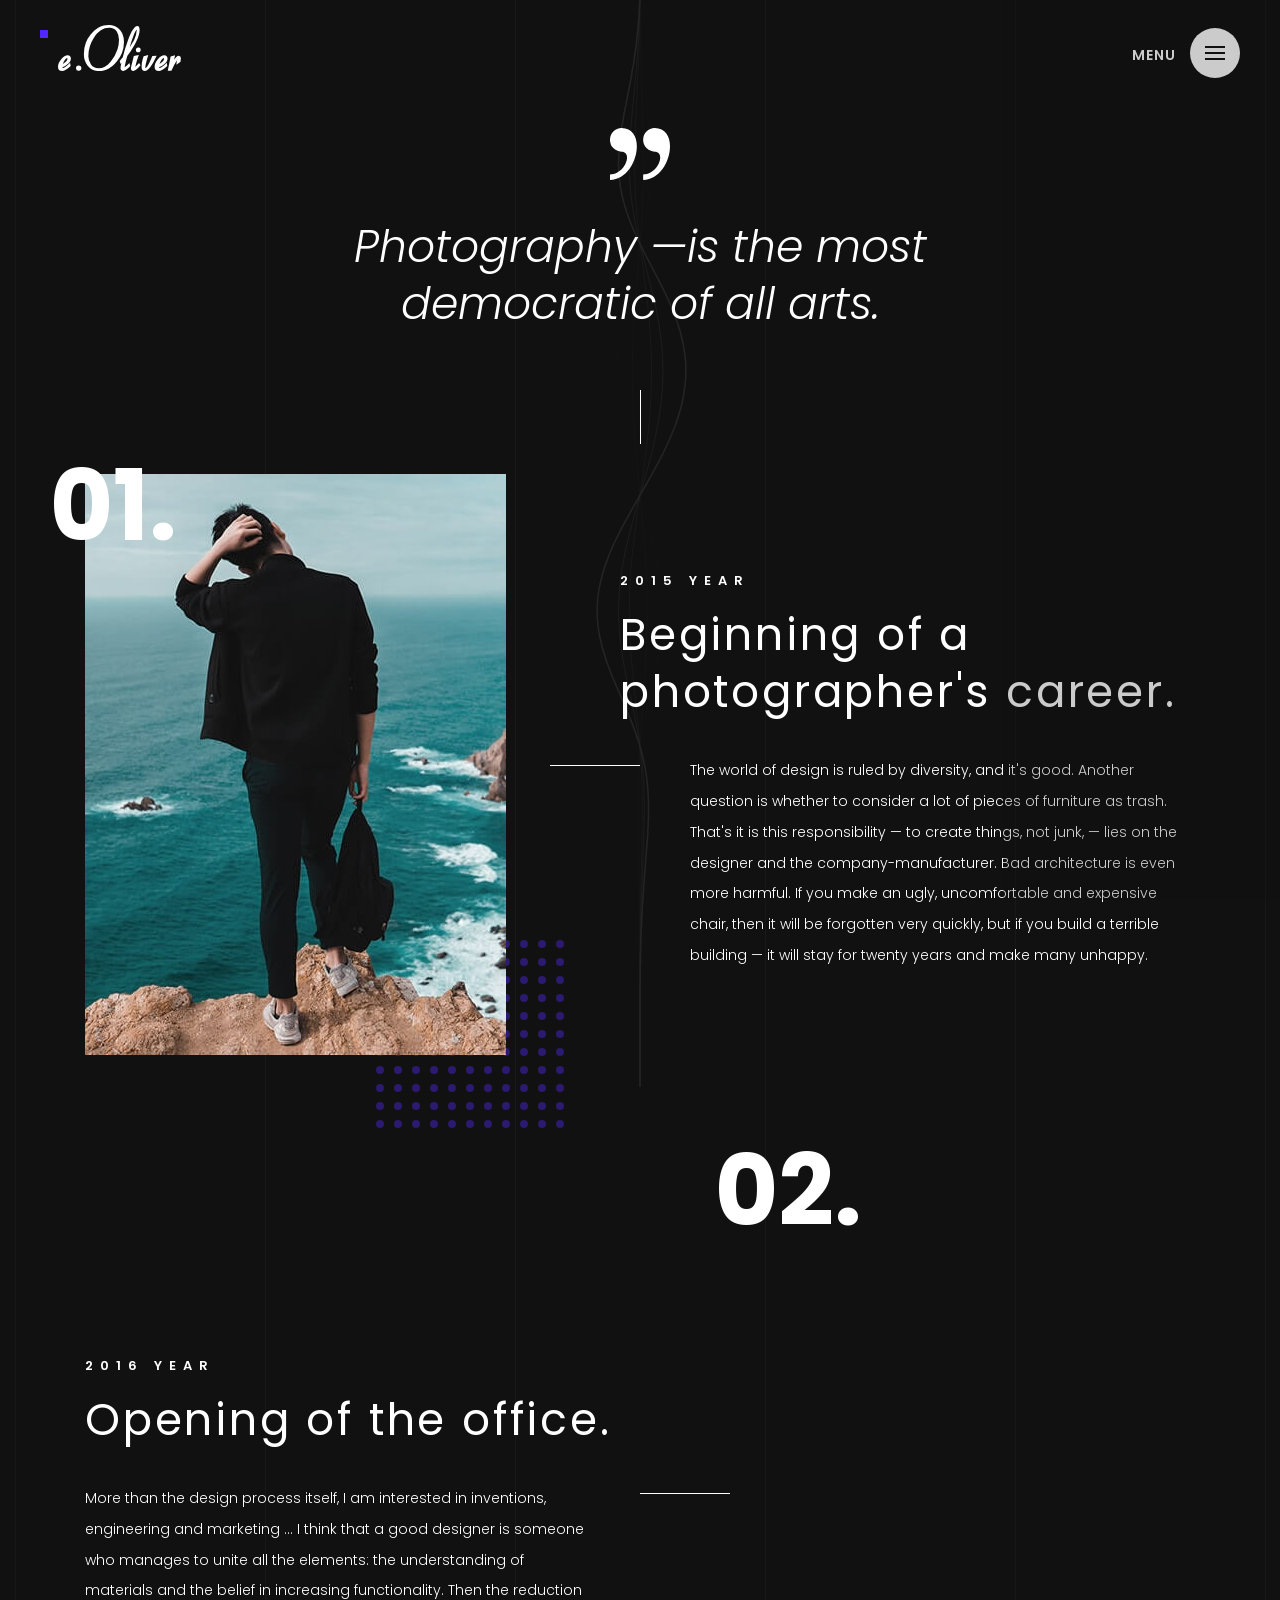
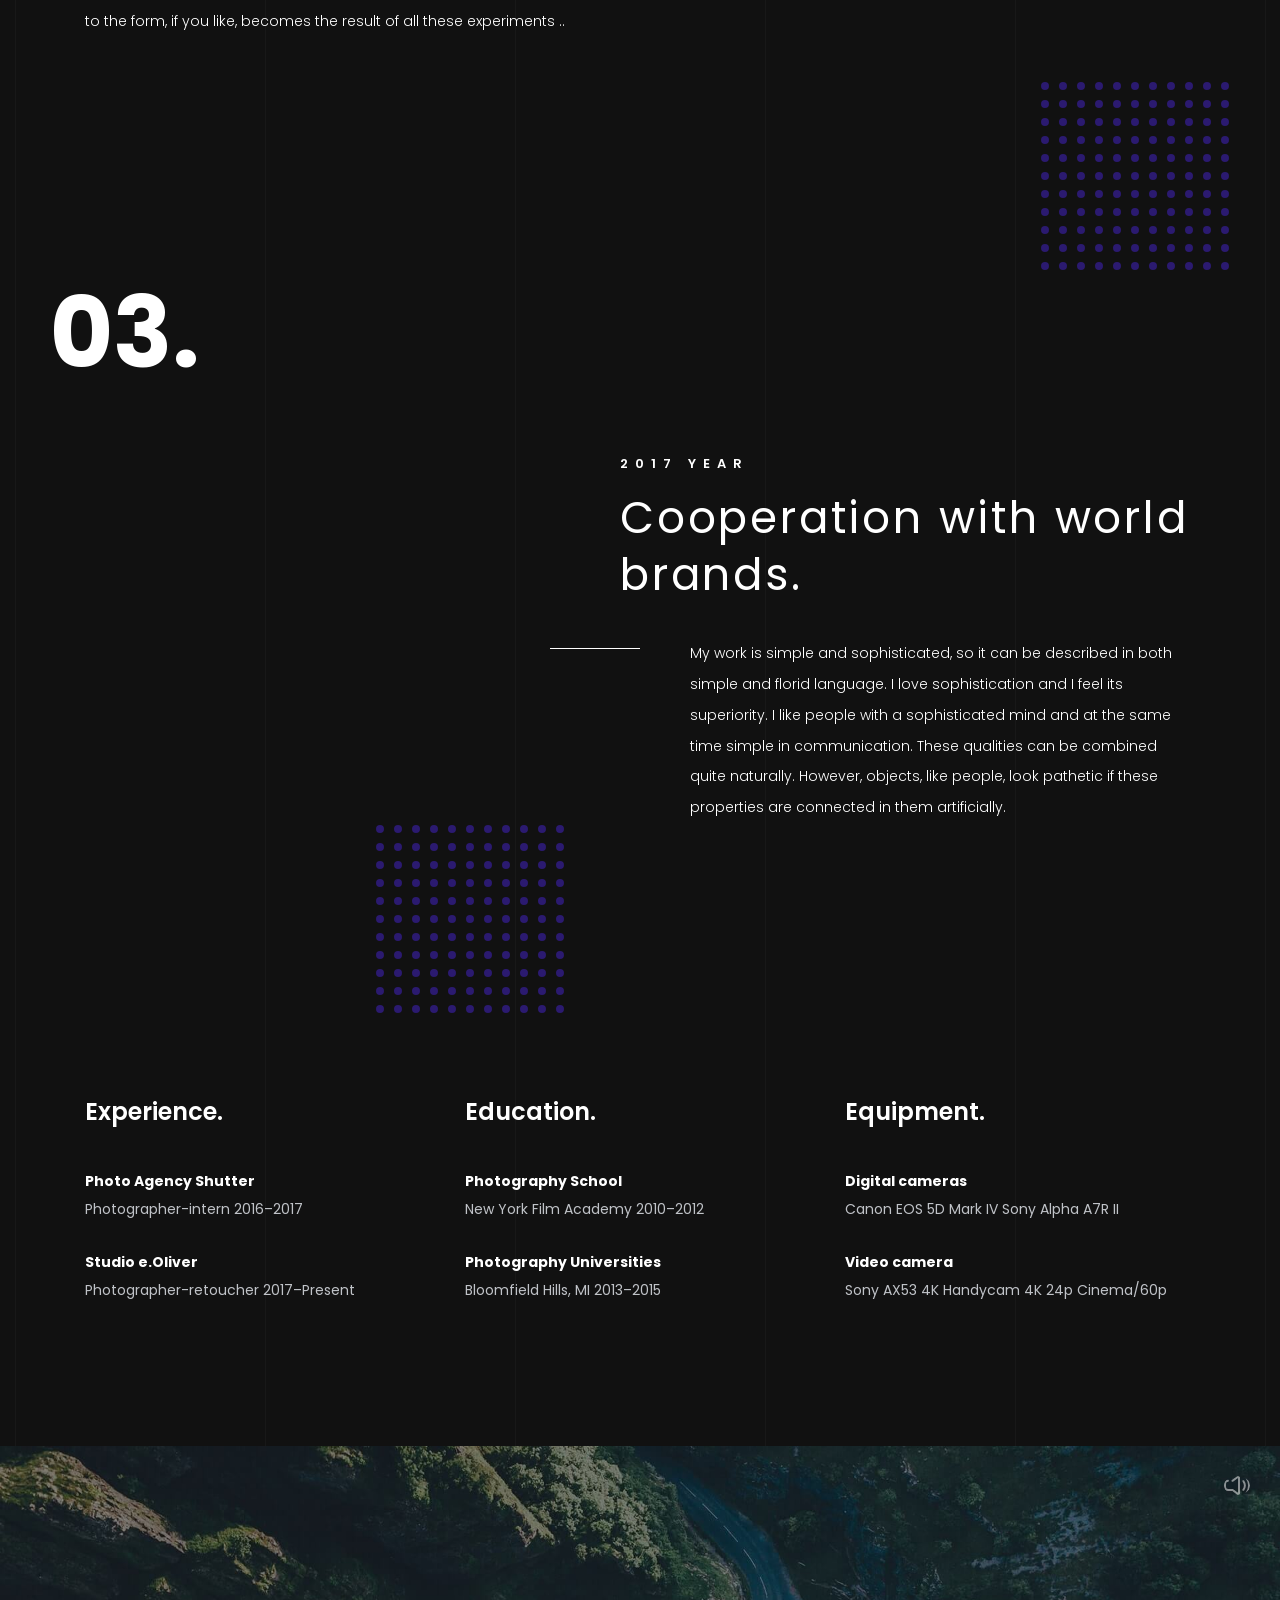
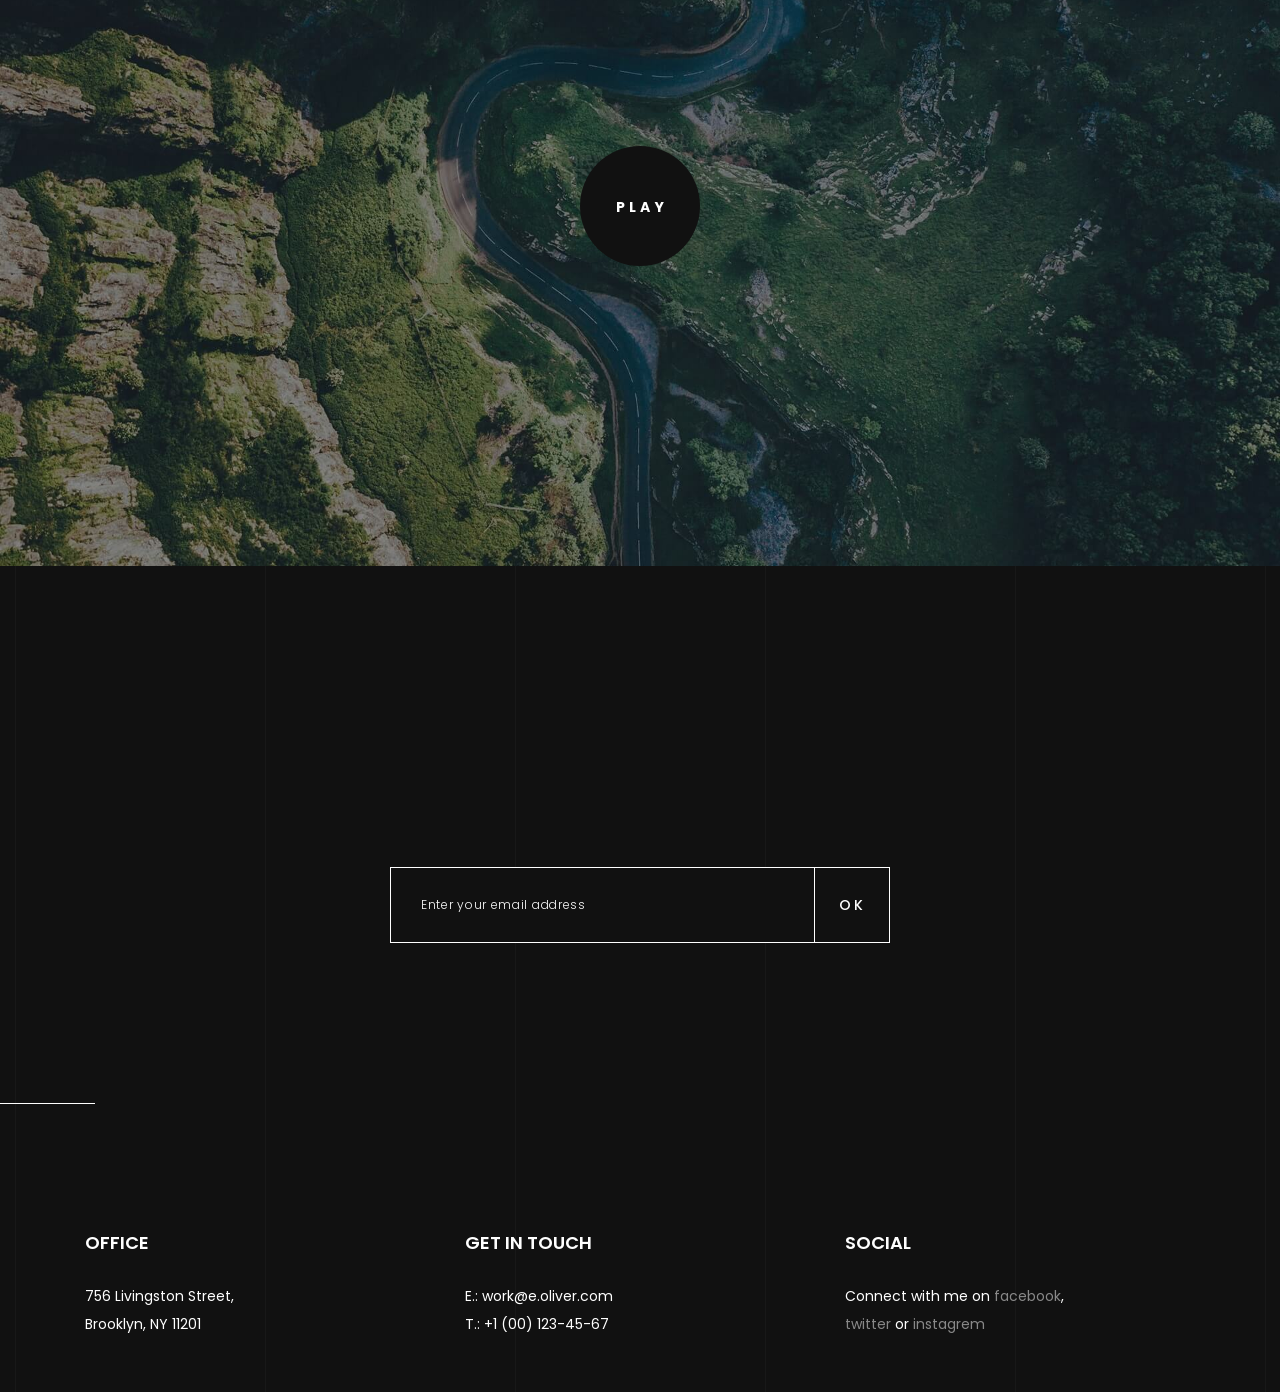
==== about.html @ 9865dab1 "new" ====
<!DOCTYPE html>
<html lang="en">


<!-- Mirrored from netgon.net/artstyles/oliver/new/dark/about.html by HTTrack Website Copier/3.x [XR&CO'2014], Wed, 23 Sep 2026 03:16:01 GMT -->
<head>
    <meta charset="utf-8" />
    <title>Oliver – Photography & Personal Blog — About Us</title>

	<!-- Meta Data -->
	<meta http-equiv="X-UA-Compatible" content="IE=edge">
	<meta name="viewport" content="width=device-width, initial-scale=1">
    <meta name="author" content="ArtStyles Brand (ArtTemplate, ArtIcons)" />
    <meta name="keywords" content="" />
    <meta name="description" content="" />

	<!-- Favicons -->
	<link rel="apple-touch-icon" sizes="144x144" href="images/favicons/apple-touch-icon-144x144.png">
	<link rel="apple-touch-icon" sizes="114x114" href="images/favicons/apple-touch-icon-114x114.png">
	<link rel="apple-touch-icon" sizes="72x72" href="images/favicons/apple-touch-icon-72x72.png">
	<link rel="apple-touch-icon" sizes="57x57" href="images/favicons/apple-touch-icon-57x57.png">
	<link rel="shortcut icon" href="images/favicons/favicon.png" type="image/png">

    <!-- Styles -->
	<link rel="stylesheet" type="text/css" href="style/style.css"/>

	<!-- Modernizr -->
	<script src="js/modernizr.custom.js" type="text/javascript"></script>
	
</head>
<body>
    <div class="loading animated">
	    <div class="loading-wrap animated bounceInLeft">
		    <img class="logotype animated infinite bounceIn" src="images/logotype.svg" alt="e.Oliver">
	    </div>
	</div>
	
    <!-- Header -->
	<nav class="navbar animated slideInDown">
        <div class="navbar-left">
            <a href="index.html">
                <img class="logotype" src="images/logotype.svg" alt="e.Oliver">
			</a>
        </div>
		<div id="open-overlay-nav" class="hamburger">
            <span class="hamburger__line"></span>
            <span class="hamburger__line"></span>
            <span class="hamburger__line"></span>
			<span class="hamburger__text">Menu</span>
        </div>
	</nav>
	<!-- /Header -->

	<!-- History -->
	<section class="section section-history section_no-space-bottom section_first">
    	<div class="container">
            <div class="row justify-content-center">
			    <div class="col-12 col-lg-9 section__header-wrap section__quote">
				    <h2 class="title title__h2 title_center title_light title_vertical-line-bottom">
					    Photography —is the most democratic of all arts.
					</h2>
				</div>
			</div>
		</div>

	    <div class="container">
		    <!-- Item -->
            <div class="row row-flex os">
			    <div class="col-sm-auto col-lg-5">
				    <div class="block-image">
					    <span class="block-image__number" data-top-bottom="transform:translate3d(0,50px,0)" data-bottom-top="transform:translate3d(0,0px,0)">01.</span>
                        <div class="reveal"><img src="img/image_history_01.jpg" alt="2015 Year"></div>
                    </div>
				</div>
			    <div class="col-12 col-lg-7">
				    <div class="col-about__describe col-about__describe_right">
				        <h6 class="title__h6 title__overhead">2015 year</h6>
				        <h2 class="title title__h2 title__section title_normal">Beginning of a photographer's career.</h2>
				        <p class="block-description">The world of design is ruled by diversity, and it's good. Another question is whether to consider a lot of pieces of furniture as trash. That's it is this responsibility — to create things, not junk, — lies on the designer and the company-manufacturer. Bad architecture is even more harmful.
                        If you make an ugly, uncomfortable and expensive chair, then it will be forgotten very quickly, but if you build a terrible building — it will stay for twenty years and make many unhappy.</p>
				    </div>
				</div>
			</div>
			<!-- /Item -->
			
			<!-- Item -->
            <div class="row row-flex os">
			    <div class="col-12 col-lg-7 order-2 order-lg-1">
				    <div class="col-about__describe col-about__describe_left">
				        <h6 class="title__h6 title__overhead">2016 year</h6>
				        <h2 class="title title__h2 title__section title_normal">Opening of the office.</h2>
				        <p class="block-description">More than the design process itself, I am interested in inventions, engineering and marketing ... I think that a good designer is someone who manages to unite all the elements: the understanding of materials and the belief in increasing functionality. Then the reduction to the form, if you like, becomes the result of all these experiments ..</p>
				    </div>
				</div>
			    <div class="col-sm-auto col-lg-5 order-1 order-lg-2">
				    <div class="block-image _right">
					    <span class="block-image__number" data-top-bottom="transform:translate3d(0,50px,0)" data-bottom-top="transform:translate3d(0,0px,0)">02.</span>
                        <div class="reveal"><img src="img/image_history_02.jpg" alt="2016 Year"></div>
                    </div>
				</div>
			</div>
			<!-- /Item -->
			
			<!-- Item -->
            <div class="row row-flex os">
			    <div class="col-sm-auto col-lg-5">
				    <div class="block-image">
					    <span class="block-image__number" data-top-bottom="transform:translate3d(0,50px,0)" data-bottom-top="transform:translate3d(0,0px,0)">03.</span>
                        <div class="reveal"><img src="img/image_history_03.jpg" alt="2017 Year"></div>
                    </div>
				</div>
			    <div class="col-12 col-lg-7">
				    <div class="col-about__describe col-about__describe_right">
				        <h6 class="title__h6 title__overhead">2017 year</h6>
				        <h2 class="title title__h2 title__section title_normal">Cooperation with world brands.</h2>
				        <p class="block-description">My work is simple and sophisticated, so it can be described in both simple and florid language. I love sophistication and I feel its superiority. I like people with a sophisticated mind and at the same time simple in communication. These qualities can be combined quite naturally. However, objects, like people, look pathetic if these properties are connected in them artificially.</p>
				    </div>
				</div>
			</div>
			<!-- /Item -->
		</div>
	</section>
    <!-- /History -->

	<!-- Information -->
	<section class="section section_no-space-top">
        <div class="container">
		    <div class="row os">
			    <div class="col-md-6 col-lg-4">
					<h3 class="title title__h5 title_list">Experience.</h3>
				    <ul class="list-info list-unstyled">
					    <li><strong>Photo Agency Shutter</strong></li>
						<li>Photographer-intern 2016–2017</li>
				    </ul>
				    <ul class="list-info list-unstyled">
					    <li><strong>Studio e.Oliver</strong></li>
						<li>Photographer-retoucher 2017–Present</li>
				    </ul>
				</div>
			    <div class="col-md-6 col-lg-4">
					<h3 class="title title__h5 title_list">Education.</h3>
				    <ul class="list-info list-unstyled">
					    <li><strong>Photography School</strong></li>
						<li>New York Film Academy 2010–2012</li>
				    </ul>
				    <ul class="list-info list-unstyled">
					    <li><strong>Photography Universities</strong></li>
						<li>Bloomfield Hills, MI 2013–2015</li>
				    </ul>
				</div>
			    <div class="col-md-6 col-lg-4">
					<h3 class="title title__h5 title_list">Equipment.</h3>
				    <ul class="list-info list-unstyled">
					    <li><strong>Digital cameras</strong></li>
						<li>Canon EOS 5D Mark IV Sony Alpha A7R II</li>
				    </ul>
				    <ul class="list-info list-unstyled">
					    <li><strong>Video camera</strong></li>
						<li>Sony AX53 4K Handycam 4K 24p Cinema/60p</li>
				    </ul>
				</div>
			</div>
		</div>
	</section>
    <!-- /Information -->

	<!-- Video -->
	<section class="section section-video">
        <video class="video-hero" controls poster="img/video-cover.jpg">
            <source src="img/video.mp4" type="video/mp4">
        </video>
        <div class="video-controls">
            <button data-media="play-pause"></button>
            <button data-media="mute-unmute"></button>
        </div>

	</section>
    <!-- /Video -->
	
	<!-- Newsletter -->
	<section class="section section-newsletter">
	    <div class="container">
		    <div class="row justify-content-center">
			    <div class="col-12 col-lg-9 section__header-wrap">
			      <h2 class="title title__h2 title_center title_normal"><span class="reveal reveal_gray">Sign up for our newsletter to receive special offers.</span></h2>
				</div>
			</div>
			
			<div class="form-group">
				<form class="subscribe-form" data-toggle="validator">
				    <div class="subscribe-form__inner">
					    <input type="email" class="form-control _big email_valid" placeholder="Enter your email address" required data-error="Please, enter your email.">
					    <button type="submit" class="btn-subscribe">OK</button>
					</div>
					<div id="validator-subscribe" class="hidden"></div>
				</form>
			</div>
		</div>	
	</section>
	<!-- /Newsletter -->
	
	<footer class="footer">
	    <div class="container">
		    <div class="row">
			    <div class="col-md-6 col-lg-4">
				    <h5 class="title title__h6 text_uppercase">Office</h5>
				    <ul class="footer__contacts list-unstyled">
					    <li>756 Livingston Street,<br/>Brooklyn, NY 11201</li>
				    </ul>
				</div>
			    <div class="col-md-6 col-lg-4">
				    <h5 class="title title__h6 text_uppercase">Get in touch</h5>
				    <ul class="footer__contacts list-unstyled">
					    <li>E.: work@e.oliver.com</li>
                        <li>T.: +1 (00) 123-45-67</li>
				    </ul>
				</div>
			    <div class="col-md-6 col-lg-4">
				    <h5 class="title title__h6 text_uppercase">Social</h5>
				    <ul class="footer__contacts list-unstyled">
					    <li>Connect with me on <a class="link_decoration" href="#">facebook</a>,<br/><a class="link_decoration" href="#">twitter</a> or <a class="link_decoration" href="#">instagrem</a></li>
				    </ul>
				</div>
			</div>
		</div>
	</footer>

	<div id="wave"></div>

	<!-- Overlay Menu -->
	<div class="popup popup__menu">
	    <div class="popup-inner">
            <div class="dl-menu__wrap dl-menuwrapper">
                <ul class="dl-menu dl-menuopen">
					<li>
					    <a href="#">Home <i class="fa fa-angle-down" aria-hidden="true"></i></a>
					    <ul class="dl-submenu">
						    <li><a href="index.html">Homepage v1</a></li>
						    <li><a href="index_onescreen.html">Homepage v2</a></li>
					    </ul>
				    </li>
				    <li><a href="about.html">About Me</a></li>
					<li>
					    <a href="#">Works <i class="fa fa-angle-down" aria-hidden="true"></i></a>
					    <ul class="dl-submenu">
						    <li><a href="gallery.html">Gallery Fixed</a></li>
						    <li><a href="gallery_fully.html">Gallery Fully</a></li>
					    </ul>
				    </li>
					<li>
					    <a href="#">Journal <i class="fa fa-angle-down" aria-hidden="true"></i></a>
					    <ul class="dl-submenu">
						    <li><a href="blog.html">Journal</a></li>
						    <li><a href="blog_single_image.html">Single Image</a></li>
						    <li><a href="blog_single_video.html">Single Video</a></li>
					    </ul>
				    </li>
				    <li><a href="contact.html">Contact</a></li>
				    <li>
					    <a href="#">More <i class="fa fa-angle-down" aria-hidden="true"></i></a>
					    <ul class="dl-submenu">
						    <li><a href="about_onescreen.html">About Onescreen</a></li>
							<li><a href="coming_soon.html">Coming Soon</a></li>
						    <li><a href="page_error.html">Page Error</a></li>
							<li><a href="page_error_v2.html">Page Error v2</a></li>
						    <li><a href="nav_v2.html">Menu v2</a></li>
					    </ul>
				    </li>
			    </ul>
		    </div>
	    </div>
	</div>
	<!-- /Overlay Menu -->
	
	<!-- JavaScripts -->
	<script src="js/jquery-3.1.1.min.js" type="text/javascript"></script>
	<script src="js/plugins.js" type="text/javascript"></script>
	<script src="js/siriwave.js" type="text/javascript"></script>
	<script src="js/common.js" type="text/javascript"></script>

</body>

<!-- Mirrored from netgon.net/artstyles/oliver/new/dark/about.html by HTTrack Website Copier/3.x [XR&CO'2014], Wed, 23 Sep 2026 03:16:12 GMT -->
</html>
---- style/style.css ----
@import url(bootstrap.min.css);
@import url(swiper.min.css);
@import url(animate.css);
@import url(photoswipe.min.css);
@import url("https://fonts.googleapis.com/css?family=Poppins:300,300i,400,400i,500,500i,600,600i,700,700i");
@import url(../fonts/font-awesome-4.7.0/css/font-awesome.min.css);
/* -----------------------------------------------------------------
    - General Styles
----------------------------------------------------------------- */
html {
  scroll-behavior: smooth;
  -webkit-box-sizing: border-box;
  box-sizing: border-box;
}

body, html {
  font-size: 14px;
  -webkit-text-size-adjust: 100%;
}

body {
  background-image: url(../images/line-maker.svg);
  background-repeat: repeat;
  background-position: center center;
  background-color: #111111;
  color: #fff;
  font-family: "Poppins", sans-serif;
  font-weight: 400;
  line-height: 2;
  overflow-x: hidden;
  -ms-overflow-style: scrollbar;
  -webkit-font-smoothing: antialiased;
}
@media only screen and (max-width: 580px) {
  body {
    background-image: none;
  }
}

/* Input */
input[type='text'], input[type='email'], input[type='password'], input[type='datetime'], input[type='date'], input[type='month'], input[type='time'], input[type='week'], input[type='search'], input[type='tel'], textarea,
textarea.form-control {
  background-color: #111111;
  border: 1px solid #fff;
  border-radius: 0;
  box-shadow: none;
  color: #fff;
  font-weight: 300;
  height: 66px;
  letter-spacing: .05rem;
  padding-left: 30px;
  padding-right: 30px;
  position: relative;
  z-index: 2;
  -webkit-appearance: none;
  -moz-appearance: none;
  appearance: none;
}
@media only screen and (max-width: 580px) {
  input[type='text'], input[type='email'], input[type='password'], input[type='datetime'], input[type='date'], input[type='month'], input[type='time'], input[type='week'], input[type='search'], input[type='tel'], textarea,
  textarea.form-control {
    font-size: .86rem;
    height: 46px;
    padding-left: 15px;
    padding-right: 15px;
  }
}

input[type='text']:focus, input[type='email']:focus, input[type='password']:focus, input[type='datetime']:focus, input[type='date']:focus, input[type='month']:focus, input[type='time']:focus, input[type='week']:focus, input[type='search']:focus, input[type='tel']:focus, textarea:focus,
textarea.form-control:focus {
  background-color: #111111;
  border-color: #fff;
  box-shadow: none;
  color: #fff;
  outline: none;
}

input._big {
  font-size: .86rem;
  height: 76px;
}
@media only screen and (max-width: 580px) {
  input._big {
    height: 46px;
  }
}

textarea,
textarea.form-control {
  padding-top: 30px;
  padding-bottom: 30px;
  -ms-overflow-y: hidden !important;
  resize: none;
}
@media only screen and (max-width: 580px) {
  textarea,
  textarea.form-control {
    padding-top: 15px;
    padding-bottom: 15px;
  }
}

.form-group {
  margin-bottom: 40px;
  position: relative;
}
@media only screen and (max-width: 580px) {
  .form-group {
    margin-bottom: 20px;
  }
}

.has-danger .form-control {
  border-color: #5328fe;
  box-shadow: none;
}
.has-danger .form-control:focus {
  border-color: #5328fe;
  box-shadow: none;
}
.has-danger .subscribe-form__inner .btn-subscribe {
  border-left: 1px solid #5328fe;
}

#validator-subscribe,
.validation-success,
.validation-danger {
  font-size: .86rem;
  letter-spacing: .2rem;
  padding-top: 15px;
  text-align: center;
}
@media only screen and (max-width: 580px) {
  #validator-subscribe,
  .validation-success,
  .validation-danger {
    padding-top: 10px;
  }
}

.validation-success {
  color: #fff;
}

.validation-danger {
  color: #fff;
}

::placeholder,
.form-control::placeholder {
  color: #fff;
  transition: all 0.3s cubic-bezier(0.7, 0, 0.3, 1);
}

:-ms-input-placeholder,
.form-control:-ms-input-placeholder {
  color: #fff;
  opacity: 1;
  transition: all 0.3s cubic-bezier(0.7, 0, 0.3, 1);
}

:focus::placeholder {
  color: transparent;
}

:focus:-ms-input-placeholder {
  color: transparent;
}

input:-webkit-autofill,
input:-webkit-autofill:hover,
input:-webkit-autofill:focus,
input:-webkit-autofill:active {
  transition: background-color 5000s ease-in-out 0s;
  -webkit-text-fill-color: #fff !important;
}

.label {
  display: block;
  font-weight: 500;
  letter-spacing: .1rem;
  padding-left: 30px;
  position: relative;
  text-transform: uppercase;
  transform: translateY(20px);
  transition: all 0.6s 0s cubic-bezier(0.7, 0, 0.3, 1);
  z-index: 3;
  pointer-events: none;
  position: absolute;
}
@media only screen and (max-width: 580px) {
  .label {
    padding-left: 15px;
    transform: translateY(10px);
  }
}

.is-completed .label {
  transform: translateY(-32px);
}
@media only screen and (max-width: 580px) {
  .is-completed .label {
    transform: translateY(-28px);
  }
}

/* Buttons */
.btn {
  background-color: transparent;
  border: 0;
  border-radius: 0;
  color: #fff;
  cursor: pointer;
  font-family: "Poppins", sans-serif;
  font-weight: 600;
  display: inline-block;
  line-height: 2;
  letter-spacing: .2rem;
  padding: 4px 0;
  position: relative;
  text-decoration: none;
  text-transform: uppercase;
  z-index: 1;
}
.btn::before, .btn::after {
  content: '';
  height: 100%;
  position: absolute;
  left: -30%;
  top: 0;
  opacity: 1;
  z-index: -1;
  transition: all 0.6s 0s cubic-bezier(0.7, 0, 0.3, 1);
}
.btn::before {
  background-color: #5328fe;
  width: 60%;
}
.btn::after {
  background-color: #1a1a1a;
  width: 0;
}
.btn:hover, .btn:focus {
  background-color: transparent;
  color: #fff;
  outline: 0 !important;
}
.btn:hover::before, .btn:focus::before {
  left: 0;
  opacity: 0;
  width: 100%;
}
.btn:hover::after, .btn:focus::after {
  width: 100%;
}
@media only screen and (max-width: 580px) {
  .btn {
    font-size: 1rem;
    letter-spacing: .1rem;
  }
}
.btn--big {
  font-size: 1.5rem;
}

.touch .btn::after {
  display: none;
}

.btn-load__col {
  display: flex;
  justify-content: center;
}
.btn-load__col_space {
  margin-top: 100px;
}
@media only screen and (max-width: 580px) {
  .btn-load__col_space {
    margin-top: 30px;
  }
}
.btn-load__wrap {
  display: inline-flex;
  flex-direction: column;
}
.btn-load__button {
  background-color: transparent;
  border: 1px solid #fff;
  border-radius: 50%;
  cursor: pointer;
  display: block;
  margin: 0 auto 10px;
  position: relative;
  height: 40px;
  width: 40px;
  transition: all 0.6s cubic-bezier(0.7, 0, 0.3, 1);
}
.btn-load__button::after, .btn-load__button::before {
  content: '';
  background-color: #fff;
  position: absolute;
  margin: auto;
  top: 0;
  bottom: 0;
  left: 0;
  right: 0;
  transition: all 0.6s cubic-bezier(0.7, 0, 0.3, 1);
}
.btn-load__button::after {
  height: 2px;
  width: 14px;
}
.btn-load__button::before {
  height: 14px;
  width: 2px;
}
.btn-load__button:hover, .btn-load__button:focus {
  background-color: #fff;
}
.btn-load__button:hover::after, .btn-load__button:hover::before, .btn-load__button:focus::after, .btn-load__button:focus::before {
  background-color: #111111;
}
.btn-load__button .ripple {
  height: 40px;
  position: absolute;
  top: -1px;
  left: -1px;
  opacity: 0;
  width: 40px;
  transition: all 0.6s cubic-bezier(0.7, 0, 0.3, 1);
}
.btn-load__button .ripple::before, .btn-load__button .ripple::after {
  content: '';
  background-color: #fff;
  border-radius: 50%;
  height: 100%;
  position: absolute;
  left: 0;
  opacity: 0;
  pointer-events: none;
  width: 100%;
  animation: anim-ripple 1.2s ease-out infinite forwards;
}
.btn-load__button .ripple::after {
  animation-delay: 0.4s;
}
.btn-load__button:hover .ripple {
  opacity: .1;
}
.btn-load__text {
  font-size: .86rem;
  font-weight: 500;
  display: block;
  letter-spacing: .1rem;
  text-align: center;
  text-transform: uppercase;
}

button:focus {
  outline: none;
}

/* Link */
.btn-link {
  color: #fff;
  font-weight: 500;
  letter-spacing: .2rem;
  position: relative;
  text-decoration: none;
  text-transform: uppercase;
}
.btn-link::after {
  background-color: #fff;
  content: '';
  height: 1px;
  margin: auto 0;
  position: absolute;
  top: 0;
  bottom: 1px;
  left: -55%;
  width: 40%;
  transition: all 0.6s cubic-bezier(0.7, 0, 0.3, 1);
}
.btn-link:hover {
  color: inherit;
  text-decoration: none;
}
.btn-link:hover::after {
  left: 0;
  width: 100%;
}
.btn-link_right {
  float: right;
}

@keyframes anim-ripple {
  0% {
    opacity: 0;
    transform: scale3d(3, 3, 1);
  }
  50% {
    opacity: 1;
  }
  100% {
    opacity: 0;
    transform: scale3d(1, 1, 1);
  }
}
/* -----------------------------------------------------------------
    - Typography
----------------------------------------------------------------- */
h1, h2, h3, h4, h5, h6 {
  font-family: "Poppins", sans-serif;
  font-weight: 600;
  line-height: 1.3;
}

.title__h1 {
  font-size: 3.8571rem;
  margin-top: 30px;
  margin-bottom: 24px;
}
@media only screen and (max-width: 580px) {
  .title__h1 {
    font-size: 2.5rem;
    line-height: 1.32;
    margin-top: 20px;
  }
}
.title__h2 {
  font-size: 3.1428rem;
  margin-top: 30px;
  margin-bottom: 24px;
}
@media only screen and (max-width: 580px) {
  .title__h2 {
    font-size: 2.2rem;
  }
}
.title__h3 {
  font-size: 2.4285rem;
  line-height: 1.5;
  margin-top: 30px;
  margin-bottom: 24px;
}
@media only screen and (max-width: 580px) {
  .title__h3 {
    font-size: 1.8rem;
  }
}
.title__h4 {
  font-size: 2rem;
  line-height: 1.5;
  margin-top: 30px;
  margin-bottom: 24px;
}
@media only screen and (max-width: 580px) {
  .title__h4 {
    font-size: 1.5rem;
  }
}
.title__h5 {
  font-size: 1.715rem;
  margin-top: 28px;
  margin-bottom: 24px;
}
@media only screen and (max-width: 580px) {
  .title__h5 {
    font-size: 1.2rem;
  }
}
.title__h6 {
  font-size: 1.286rem;
  line-height: 1.6;
  margin-top: 26px;
  margin-bottom: 20px;
}
@media only screen and (max-width: 580px) {
  .title__h6 {
    font-size: 1rem;
  }
}
.title_big {
  font-size: 6.4rem;
}
@media only screen and (max-width: 580px) {
  .title_big {
    font-size: 4rem;
  }
}
.title_center {
  text-align: center;
}
.title_light {
  font-weight: 300;
}
.title_normal {
  font-weight: 400;
}
.title_list {
  margin-bottom: 40px;
}
@media screen and (max-width: 991px) {
  .title_list {
    margin-bottom: 24px;
  }
}
.title_decoration {
  display: inline-block;
  position: relative;
}
.title_decoration::after {
  background-color: #5328fe;
  bottom: 0;
  content: '';
  height: 40%;
  left: 0;
  position: absolute;
  width: 100%;
  z-index: -1;
}
.title_margin-bottom-50 {
  margin-bottom: 50px;
}
.title__section {
  letter-spacing: .2rem;
  margin-top: 0;
  margin-bottom: 0;
  position: relative;
}
@media only screen and (max-width: 580px) {
  .title__section {
    letter-spacing: 0;
  }
}
.title__section .reveal {
  padding-left: 2px;
  padding-bottom: 2px;
}
.title__overhead {
  font-family: "Poppins", sans-serif;
  font-size: .929rem;
  font-weight: 600;
  letter-spacing: 0.5rem;
  margin-bottom: 0;
  text-transform: uppercase;
}
@media only screen and (max-width: 580px) {
  .title__overhead {
    letter-spacing: .2rem;
  }
}
.title_horizontal-line {
  margin-bottom: 50px;
}
.title_horizontal-line::before {
  background-color: #fff;
  content: '';
  position: absolute;
  left: -80px;
  bottom: -24px;
  height: 1px;
  width: 140px;
}
.works-filter-wrap {
  margin-top: -18px;
  margin-bottom: 48px;
}
.works-filter {
}
@media only screen and (max-width: 580px) {
  .works-filter-wrap {
    margin-top: 0;
    margin-bottom: 30px;
  }
  .works-filter {
    max-width: none;
  }
}
@media only screen and (max-width: 580px) {
  .title_horizontal-line {
    margin-bottom: 24px;
  }
  .title_horizontal-line::before {
    bottom: -10px;
  }
}
.title_vertical-line-top, .title_vertical-line-bottom {
  position: relative;
}
.title_vertical-line-top::before, .title_vertical-line-bottom::before {
  background-color: #fff;
  content: '';
  height: 6vh;
  margin: 0 auto;
  position: absolute;
  left: 0;
  right: 0;
  width: 1px;
}
.title_vertical-line-top {
  margin-top: 60px;
  margin-bottom: 30px;
}
.title_vertical-line-top::before {
  bottom: 115px;
}
@media only screen and (max-width: 580px) {
  .title_vertical-line-top {
    margin-top: 40px;
  }
  .title_vertical-line-top::before {
    height: 80px;
    bottom: 70px;
  }
}
.title_vertical-line-bottom {
  margin-bottom: 5rem;
}
.title_vertical-line-bottom::before {
  bottom: 0;
  margin-bottom: -8rem;
}
@media screen and (max-width: 991px) {
  .title_vertical-line-bottom {
    margin-bottom: 0;
  }
  .title_vertical-line-bottom::before {
    height: 3rem;
    margin-bottom: -4.7rem;
  }
}
@media only screen and (max-width: 580px) {
  .title_vertical-line-bottom::before {
    height: 2.5rem;
    margin-bottom: -3.8rem;
  }
}

.text_uppercase {
  text-transform: uppercase;
}

.text_bold {
  font-weight: 600;
}

.object_fit_cover {
  width: 100%;
  height: 100%;
  object-fit: cover;
  font-family: "object-fit: cover;";
}

.block-quote {
  border: 0;
  font-family: "Poppins", sans-serif;
  font-size: 1.286rem;
  font-style: italic;
  font-weight: 300;
}
@media screen and (max-width: 580px) {
  .block-quote {
    font-size: 1rem;
  }
}
.block-quote cite {
  display: inline-block;
  font-style: normal;
  font-weight: 600;
  letter-spacing: .2rem;
  padding-left: 10px;
  padding-top: 10px;
}
.block-quote_center {
  font-size: 1.715rem;
  line-height: 1.9;
  padding-top: 90px;
  padding-left: 0;
  padding-right: 0;
  position: relative;
  text-align: center;
}
.block-quote_center::before {
  background-image: url(../images/icon-quote.svg);
  background-repeat: no-repeat;
  background-position: center;
  content: '';
  height: 52px;
  margin: 0 auto;
  position: absolute;
  top: 0;
  left: 0;
  right: 0;
  width: 60px;
}
@media only screen and (max-width: 580px) {
  .block-quote_center {
    font-size: 1.3rem;
    padding-top: 60px;
    line-height: 1.6;
  }
  .block-quote_center::before {
    width: 40px;
  }
}
.block-quote_center cite {
  font-size: 1rem;
  font-weight: 600;
  letter-spacing: .2rem;
  padding-left: 0;
  padding-top: 0;
  vertical-align: text-top;
}

a {
  color: #fff;
  text-decoration: none;
  -webkit-text-decoration-skip: objects;
  transition: all 0.6s cubic-bezier(0.7, 0, 0.3, 1);
}
a:hover, a:focus {
  color: #fff;
  outline: none;
  text-decoration: none;
}
a.link_decoration {
  color: #fff;
  display: inline-block;
  opacity: .5;
  position: relative;
  text-decoration: none;
  transition: all 0.6s cubic-bezier(0.7, 0, 0.3, 1);
}
a.link_decoration::after {
  content: '';
  background-color: #fff;
  pointer-events: none;
  height: 1px;
  position: absolute;
  left: 0;
  bottom: 0;
  opacity: 0;
  width: 100%;
  transform: translateY(10px);
  transition: all 0.3s 0s cubic-bezier(0.7, 0, 0.3, 1);
}
a.link_decoration:hover {
  color: #fff;
  opacity: 1;
  text-decoration: none;
}
a.link_decoration:hover::after {
  opacity: 1;
  transform: translateY(-1px);
}

img {
  max-width: 100%;
  -webkit-user-select: none;
  -moz-user-select: none;
  -ms-user-select: none;
  user-select: none;
}

::-moz-selection {
  background: #5328fe;
  color: #fff;
}

::selection {
  background: #5328fe;
  color: #fff;
}

/* -----------------------------------------------------------------
    - Preloader
----------------------------------------------------------------- */
.loading {
  background: #111111;
  color: #fff;
  position: fixed;
  top: 0;
  left: 0;
  width: 100%;
  height: 100%;
  overflow: hidden;
  text-align: center;
  z-index: 1100;
}
.loading::before {
  content: '';
  background: #1a1a1a;
  position: absolute;
  top: 0;
  left: 0;
  right: 0;
  bottom: 0;
  transform: scaleX(0);
  transform-origin: 0% 0% 0px;
  -webkit-animation: reveal 2s 800ms cubic-bezier(0, 0, 0.2, 1) infinite;
  animation: reveal 2s 800ms cubic-bezier(0, 0, 0.2, 1) infinite;
  z-index: 1;
}
.loading::after {
  content: '';
  background: #0f0f0f;
  position: absolute;
  top: 0;
  left: 0;
  right: 0;
  bottom: 0;
  transform: scaleX(0);
  transform-origin: 0% 0% 0px;
  -webkit-animation: reveal 2s 400ms cubic-bezier(0, 0, 0.2, 1) infinite;
  animation: reveal 2s 400ms cubic-bezier(0, 0, 0.2, 1) infinite;
  z-index: 1;
}
.loading-wrap {
  display: -webkit-flex;
  display: -ms-flexbox;
  display: -moz-box;
  display: flex;
  -webkit-flex-direction: column;
  -ms-flex-direction: column;
  flex-direction: column;
  -webkit-align-items: center;
  -ms-flex-align: center;
  align-items: center;
  justify-content: center;
  height: 100vh;
  position: relative;
  z-index: 10;
}
.loading-wrap .logotype {
  color: #fff;
  display: block;
  font-size: 2.4rem;
  font-weight: 600;
  letter-spacing: .12rem;
  line-height: 1;
  position: relative;
  text-transform: uppercase;
}
.loading-wrap .logotype::before {
  background: #5328fe;
  content: '';
  display: block;
  height: 10px;
  margin: 0 auto 20px;
  width: 10px;
}
.loading-tagline {
  color: rgba(255, 255, 255, .58);
  font-size: .72rem;
  font-weight: 400;
  letter-spacing: .28rem;
  margin-top: 18px;
  text-transform: uppercase;
}
@media screen and (max-width: 580px) {
  .loading-wrap .logotype {
    font-size: 1.65rem;
  }
  .loading-tagline {
    font-size: .58rem;
    letter-spacing: .16rem;
  }
}

/* -----------------------------------------------------------------
    - Navbar
----------------------------------------------------------------- */
.navbar {
  padding: 25px 40px;
  position: fixed;
  width: 100%;
  transition: all 0.3s cubic-bezier(0.7, 0, 0.3, 1);
  top: 0;
  z-index: 2;
}
@media screen and (max-width: 991px) {
  .navbar {
    background-color: #111111;
    padding: 15px 40px;
    position: fixed;
    z-index: 10;
  }
}
@media screen and (max-width: 768px) {
  .navbar {
    padding: 10px 30px;
  }
}
@media only screen and (max-width: 580px) {
  .navbar {
    background-color: #111111;
    box-shadow: 0 20px 40px rgba(0, 0, 0, 0.9);
    padding: 12px 15px;
  }
}
.navbar.affix {
  padding: 15px 40px;
  position: fixed;
  z-index: 999;
}
@media only screen and (max-width: 768px) {
  .navbar.affix {
    padding: 10px 30px;
  }
}
@media only screen and (max-width: 580px) {
  .navbar.affix {
    padding: 10px 15px;
  }
}
.navbar .center-logo {
  text-align: center;
  width: 100%;
}
.navbar-left a {
  display: inline-flex;
  flex-direction: column;
  line-height: 1;
  position: relative;
  padding-left: 18px;
}
.navbar-left a::before {
  background: #5328fe;
  content: '';
  height: 8px;
  left: 0;
  position: absolute;
  top: 5px;
  width: 8px;
}
.brand-name {
  color: #fff;
  font-size: 1.25rem;
  font-weight: 600;
  letter-spacing: .08rem;
  text-transform: uppercase;
}
.brand-tagline {
  color: rgba(255, 255, 255, .62);
  font-size: .55rem;
  font-weight: 400;
  letter-spacing: .16rem;
  margin-top: 7px;
  text-transform: uppercase;
}
@media screen and (max-width: 580px) {
  .navbar .center-logo {
    height: 2rem;
  }
}
.navbar .logotype {
  height: 3.3rem;
}
@media screen and (max-width: 991px) {
  .navbar .logotype {
    height: 2.8rem;
  }
}
@media screen and (max-width: 768px) {
  .navbar .logotype {
    height: 2.4rem;
  }
}
@media screen and (max-width: 580px) {
  .navbar .logotype {
    height: 2rem;
  }
}
@media all and (-ms-high-contrast: none), (-ms-high-contrast: active) {
  .navbar .logotype {
    width: 100%;
  }
}
.show-overlay-nav .navbar {
  z-index: 1001;
}
@media only screen and (max-width: 991px) {
  .show-overlay-nav .navbar {
    background-color: transparent;
    box-shadow: none;
  }
}

.navbar-nav {
  margin-left: auto;
}
@media only screen and (max-width: 991px) {
  .navbar-nav {
    margin: 15px 0 0;
    max-height: 50vh;
    overflow-y: auto;
    align-items: flex-start;
  }
}
@media only screen and (max-width: 580px) {
  .navbar-nav {
    margin: 15px 0 0;
  }
}
.navbar-nav .nav-item {
  white-space: nowrap;
}
@media only screen and (max-width: 991px) {
  .navbar-nav .nav-item {
    width: 100%;
  }
}
.navbar-nav .nav-item:hover {
  background-color: transparent;
}
.navbar-nav .nav-item a {
  color: #fff;
  margin: 6px 22px;
  padding: 4px 0;
  position: relative;
  text-decoration: none;
}
@media only screen and (max-width: 1024px) {
  .navbar-nav .nav-item a {
    margin: 10px 15px;
  }
}
@media only screen and (max-width: 991px) {
  .navbar-nav .nav-item a {
    border-top: 1px solid rgba(224, 231, 237, 0.1);
    display: block;
    font-size: .86rem;
    font-weight: 400;
    letter-spacing: .12rem;
    margin: 0;
    padding: 8px;
    width: 100%;
  }
}
.navbar-nav .nav-item a:hover {
  background: transparent;
  color: #fff;
  opacity: 1;
}
@media only screen and (max-width: 991px) {
  .navbar-nav .nav-item a:hover {
    background-color: #5328fe;
  }
}
.navbar-nav .nav-item a:hover::before {
  width: 80%;
}
.navbar-nav .nav-item a::before {
  content: '';
  background-color: #5328fe;
  height: 100%;
  position: absolute;
  top: 0;
  left: -30%;
  width: 0%;
  z-index: -1;
  transition: all 0.6s cubic-bezier(0.7, 0, 0.3, 1);
}
@media only screen and (max-width: 991px) {
  .navbar-nav .nav-item a::before {
    display: none;
  }
}
.navbar-nav .nav-item a.link__last {
  margin-right: 0;
}
.navbar-nav .dropdown-toggle::after {
  display: none;
}
.navbar-nav .dropdown-menu {
  background-color: #1a1a1a;
  border: 0;
  border-radius: 6px;
  box-shadow: 0 20px 60px rgba(0, 0, 0, 0.8);
  display: block;
  font-size: .86rem;
  min-width: auto;
  padding: 10px 0;
  margin: 0;
  opacity: 0;
  left: auto;
  right: 0;
  visibility: hidden;
  transform: translate3d(0, 30px, 0);
  transition: all 0.3s cubic-bezier(0.7, 0, 0.3, 1);
}
@media only screen and (max-width: 991px) {
  .navbar-nav .dropdown-menu {
    background-color: transparent;
    box-shadow: none;
    position: relative;
    float: none;
    display: none;
    opacity: 1;
    padding: 0;
    visibility: visible;
    text-align: left;
    transform: translate3d(0, 0, 0);
    transition: all .0s;
  }
}
.navbar-nav .dropdown-menu::before {
  border-left: 6px solid transparent;
  border-right: 6px solid transparent;
  border-bottom: 6px solid #1a1a1a;
  content: '';
  height: 0;
  margin: 0 auto;
  position: absolute;
  top: -6px;
  left: 0;
  right: 0;
  width: 0;
  z-index: 1;
}
@media only screen and (max-width: 991px) {
  .navbar-nav .dropdown-menu::before {
    display: none;
  }
}
.navbar-nav .dropdown-menu--right::before {
  left: auto;
  right: 1rem;
}
.navbar-nav .dropdown:hover .dropdown-menu {
  visibility: visible;
  opacity: 1;
  transform: translate3d(0, 10px, 0);
}
@media only screen and (max-width: 991px) {
  .navbar-nav .dropdown:hover .dropdown-menu {
    transform: translate3d(0, 0, 0);
  }
}
.navbar-nav .dropdown .nav-item:hover {
  background-color: #5328fe;
}
.navbar-nav .dropdown .nav-item:last-child a {
  border-bottom: 0;
}
.navbar-nav .dropdown .nav-item a {
  display: block;
  margin: 0;
  padding: 5px 20px;
}
@media only screen and (max-width: 991px) {
  .navbar-nav .dropdown .nav-item a {
    padding: 8px;
  }
}
.navbar-nav .dropdown .nav-item a::before {
  display: none;
}
.navbar-nav .dropdown i {
  font-size: .86rem;
  padding-left: .5rem;
  transition: all 0.3s cubic-bezier(0.7, 0, 0.3, 1);
}
.navbar-nav .dropdown.current i {
  transform: rotate(-180deg);
}

.hamburger {
  background-color: #fff;
  border-radius: 50%;
  box-shadow: 0 0 0 0px #fff;
  font-weight: 600;
  height: 50px;
  width: 50px;
  padding-top: 14px;
  position: relative;
  text-transform: uppercase;
  transition: all 0.5s cubic-bezier(0.7, 0, 0.3, 1);
}
@media only screen and (max-width: 768px) {
  .hamburger {
    height: 40px;
    width: 40px;
    padding-top: 9px;
  }
}
@media only screen and (max-width: 580px) {
  .hamburger {
    background-color: transparent;
    height: auto;
    padding-top: 0;
    width: auto;
  }
}
.hamburger:hover {
  cursor: pointer;
  box-shadow: 0 0 0 3px #fff;
}
@media only screen and (max-width: 580px) {
  .hamburger:hover {
    box-shadow: none;
  }
}
.hamburger__line {
  width: 20px;
  height: 2px;
  background-color: #111111;
  display: block;
  margin: 4px auto;
  transition: all .4s 50ms ease-in-out;
}
@media only screen and (max-width: 768px) {
  .hamburger__line {
    width: 18px;
  }
}
@media only screen and (max-width: 580px) {
  .hamburger__line {
    background-color: #fff;
    width: 20px;
  }
}
.hamburger.is_active .hamburger__line:nth-child(2) {
  opacity: 0;
}
.hamburger.is_active .hamburger__line:nth-child(1) {
  transform: translateY(6px) rotate(45deg);
}
.hamburger.is_active .hamburger__line:nth-child(3) {
  transform: translateY(-6px) rotate(-45deg);
}
.hamburger__text {
  font-size: 1rem;
  line-height: 2;
  position: absolute;
  top: 50%;
  right: 64px;
  margin-top: -12px;
  letter-spacing: 1px;
  opacity: 1;
  transform: translateX(0%);
  transition: all 0.6s cubic-bezier(0.7, 0, 0.3, 1);
}
@media only screen and (max-width: 768px) {
  .hamburger__text {
    font-size: .86rem;
    right: 58px;
  }
}
@media only screen and (max-width: 580px) {
  .hamburger__text {
    display: none;
  }
}
.menu__open .hamburger__text {
  opacity: 0;
  transform: translateX(50px);
}
.hamburger.navbar-toggler {
  border: 0;
  display: block;
  margin-right: 0;
  margin-top: 0;
  margin-bottom: 0;
}
@media only screen and (max-width: 580px) {
  .hamburger.navbar-toggler {
    padding-top: 5px;
    float: right;
  }
}
@media only screen and (min-width: 992px) {
  .hamburger.navbar-toggler {
    display: none;
  }
}

.popup.popup__menu {
  background-image: url(../images/line-maker.svg);
  background-repeat: repeat;
  background-position: center center;
  padding: 0;
}
.popup.popup__menu .popup-inner {
  display: flex;
}
.show-overlay-nav .popup.popup__menu.popup__menu {
  box-shadow: none;
  overflow: hidden;
}

.show-overlay-nav .top {
  background-color: transparent;
  box-shadow: none;
}

.dl-menu__wrap {
  height: auto;
  position: relative;
  perspective: 600px;
  perspective-origin: 50% -200%;
  text-align: center;
  transition: all 0.6s 0s cubic-bezier(0.7, 0, 0.3, 1);
  width: 100%;
}
.dl-menu__wrap ul {
  list-style: none;
  padding: 0;
  transform-style: preserve-3d;
}
.dl-menu__wrap ul li {
  margin: 15px 0;
  position: relative;
}
.dl-menu__wrap ul li a {
  display: inline-block;
  font-family: "Poppins", sans-serif;
  font-size: 1.78rem;
  font-weight: 300;
  letter-spacing: .2rem;
  padding-left: 10px;
  padding-right: 10px;
  position: relative;
  text-decoration: none;
}
.dl-menu__wrap ul li a::after {
  background-color: #5328fe;
  content: '';
  height: 100%;
  margin: auto;
  position: absolute;
  top: 0;
  bottom: 0;
  left: 0;
  width: 0;
  pointer-events: none;
  user-select: none;
  transition: all 0.6s 0s cubic-bezier(0.7, 0, 0.3, 1);
  z-index: -1;
}
@media only screen and (max-width: 580px) {
  .dl-menu__wrap ul li a::after {
    display: none;
  }
}
.dl-menu__wrap ul li a i {
  font-size: 1rem;
  vertical-align: middle;
  transition: all 0.3s cubic-bezier(0.7, 0, 0.3, 1);
}
.dl-menu__wrap ul li a:hover i {
  transform: rotate(-180deg);
}
.dl-menu__wrap ul li a:hover::after {
  width: 100%;
}
.dl-menu__wrap ul li .dl-submenu {
  display: none;
}
@media screen and (max-width: 580px) {
  .dl-menu__wrap ul li {
    margin: 10px 0;
  }
  .dl-menu__wrap ul li a {
    font-size: 1.28rem;
    letter-spacing: 0;
  }
}
@media only screen and (max-height: 320px) {
  .dl-menu__wrap ul li {
    margin: 2px 0;
  }
}
.dl-menu__wrap .dl-menu {
  margin: 0;
  pointer-events: none;
  transform: translateY(10px);
  backface-visibility: hidden;
  width: 100%;
}
.dl-menu__wrap .dl-menu.dl-menu-toggle {
  transition: all 0.3s ease;
}
.dl-menu__wrap .dl-menu.dl-menuopen {
  opacity: 1;
  pointer-events: auto;
  transform: translateY(0px);
}
.dl-menu__wrap .dl-menu.dl-subview li, .dl-menu__wrap .dl-menu.dl-subview li.dl-subviewopen > a, .dl-menu__wrap .dl-menu.dl-subview li.dl-subview > a {
  display: none;
}
.dl-menu__wrap .dl-menu.dl-subview li.dl-subview, .dl-menu__wrap .dl-menu.dl-subview li.dl-subview .dl-submenu, .dl-menu__wrap .dl-menu.dl-subview li.dl-subviewopen, .dl-menu__wrap .dl-menu.dl-subview li.dl-subviewopen > .dl-submenu, .dl-menu__wrap .dl-menu.dl-subview li.dl-subviewopen > .dl-submenu > li {
  display: block;
}
.dl-menu__wrap .dl-menu.dl-animate-out-3 {
  -webkit-animation: MenuAnimOut3 0.4s ease;
  animation: MenuAnimOut3 0.4s ease;
}
.dl-menu__wrap .dl-menu.dl-animate-in-3 {
  -webkit-animation: MenuAnimIn3 0.4s ease;
  animation: MenuAnimIn3 0.4s ease;
}
.dl-menu__wrap .dl-menu .dl-back a {
  position: relative;
  width: 26px;
}
.dl-menu__wrap .dl-menu .dl-back a::after {
  display: none;
}
.dl-menu__wrap .dl-menu .dl-back a:before {
  content: '';
  background-color: transparent;
  background-image: url(../images/arrow-back.svg);
  background-repeat: no-repeat;
  background-position: center center;
  height: 26px;
  position: absolute;
  left: 0;
  top: 0;
  width: 26px;
}
@media screen and (max-width: 580px) {
  .dl-menu__wrap .dl-menu .dl-back a:before {
    height: 20px;
  }
}
.dl-menu__wrap .dl-menu.dl-subview .dl-back {
  -webkit-animation: SubMenuAnimIn3 0.4s ease;
  animation: SubMenuAnimIn3 0.4s ease;
}
.dl-menu__wrap > .dl-submenu {
  margin: 0;
  position: absolute;
  top: 0;
  left: 0;
  width: 100%;
}
.dl-menu__wrap > .dl-submenu.dl-animate-in-3 {
  -webkit-animation: SubMenuAnimIn3 0.4s ease;
  animation: SubMenuAnimIn3 0.4s ease;
}
.dl-menu__wrap > .dl-submenu.dl-animate-out-3 {
  -webkit-animation: SubMenuAnimOut3 0.4s ease;
  animation: SubMenuAnimOut3 0.4s ease;
}

.touch .dl-menu__wrap ul li a::after {
  display: none;
}

@keyframes MenuAnimOut3 {
  100% {
    transform: translateZ(300px);
    opacity: 0;
  }
}
@keyframes MenuAnimIn3 {
  0% {
    transform: translateZ(300px);
    opacity: 0;
  }
  100% {
    transform: translateZ(0px);
    opacity: 1;
  }
}
@keyframes SubMenuAnimIn3 {
  0% {
    transform: translateZ(-300px);
    opacity: 0;
  }
  100% {
    transform: translateZ(0px);
    opacity: 1;
  }
}
@keyframes SubMenuAnimOut3 {
  0% {
    transform: translateZ(0px);
    opacity: 1;
  }
  100% {
    transform: translateZ(-300px);
    opacity: 0;
  }
}
/* -----------------------------------------------------------------
    - Hero
----------------------------------------------------------------- */
.hero {
  background-repeat: no-repeat;
  background-position: center center;
  background-size: cover;
  color: #fff;
  height: 100vh;
  position: relative;
}
@media only screen and (max-width: 580px) {
  .hero {
    height: auto;
  }
}
.hero::before {
  content: '';
  background: rgba(17, 17, 17, 0.6);
  height: 100%;
  position: absolute;
  top: 0;
  left: 0;
  width: 100%;
}
.hero .container {
  height: 100vh;
}
@media only screen and (max-width: 580px) {
  .hero .container {
    height: auto;
  }
}
.hero__caption {
  display: -webkit-flex;
  display: -ms-flexbox;
  display: -moz-box;
  display: flex;
  -webkit-flex-direction: column;
  -ms-flex-direction: column;
  flex-direction: column;
  justify-content: center;
  height: 100vh;
  padding: 30px 15px 0;
  position: relative;
}
.hero__row {
  max-width: 760px;
}
@media only screen and (max-width: 990px) {
  .hero__caption {
    width: 80%;
  }
}
@media only screen and (max-width: 768px) {
  .hero__caption {
    width: 100%;
  }
}
@media only screen and (max-width: 580px) {
  .hero__caption {
    padding: 80px 0 0;
    height: auto;
  }
}
.hero__title {
  font-size: 5rem;
  margin-bottom: 44px;
  margin-top: 20px;
}
@media only screen and (max-width: 580px) {
  .hero__title {
    font-size: 3rem;
    margin-bottom: 40px;
  }
}
.hero__title_line {
  position: relative;
}
.hero__title_line::before {
  content: '';
  border-top: 1px solid #fff;
  position: absolute;
  bottom: -24px;
  left: -5%;
  width: 15%;
}
@media only screen and (max-width: 580px) {
  .hero__title_line::before {
    bottom: -18px;
  }
}
.hero__description {
  font-weight: 300;
  line-height: 2.3;
  max-width: 560px;
  width: 100%;
}
@media only screen and (min-width: 1300px) {
  .hero__description {
    width: 50%;
  }
}
@media only screen and (max-width: 1300px) {
  .hero__description {
    width: 50%;
  }
}
@media only screen and (max-width: 990px) {
  .hero__description {
    line-height: 2;
    width: 100%;
  }
}
.hero__btn {
  margin-top: 26px;
}
@media only screen and (max-width: 580px) {
  .hero__btn {
    margin-top: 10px;
  }
}
.hero__social {
  position: absolute;
  right: 40px;
  bottom: 40px;
}
@media only screen and (max-width: 768px) {
  .hero__social {
    right: 30px;
  }
}
@media only screen and (max-width: 580px) {
  .hero__social {
    margin-top: 50px;
    position: relative;
    right: auto;
    left: 0;
    bottom: 15px;
  }
}
.hero__social a {
  margin-left: 20px;
}
.hero .next {
  background-image: url(../images/next.svg);
  height: 30px;
  position: absolute;
  left: 40px;
  bottom: 40px;
  width: 30px;
  z-index: 1;
}
.hero .next__arrow {
  display: block;
  height: 30px;
  position: relative;
  width: 30px;
}
.hero .next__arrow::after {
  border-left: 4px solid transparent;
  border-right: 4px solid transparent;
  border-top: 5px solid #fff;
  content: '';
  height: 5px;
  margin: auto;
  position: absolute;
  top: 0;
  bottom: 0;
  left: 0;
  right: 0;
  width: 5px;
  -webkit-animation: scrolldown 2s infinite;
  animation: scrolldown 2s infinite;
}
@media only screen and (max-width: 768px) {
  .hero .next {
    left: 30px;
  }
}
@media only screen and (max-width: 580px) {
  .hero .next {
    display: none;
  }
}

@-webkit-keyframes scrolldown {
  0% {
    transform: translate(0, 0);
  }
  25% {
    transform: translate(0, 3px);
  }
  50% {
    transform: translate(0, 0);
  }
  100% {
    transform: translate(0, 0);
  }
}
@keyframes scrolldown {
  0% {
    transform: translate(0, 0);
  }
  25% {
    transform: translate(0, 3px);
  }
  50% {
    transform: translate(0, 0);
  }
  100% {
    transform: translate(0, 0);
  }
}
.section-cta--bg-image::before {
  content: '';
  background-color: #111111;
  height: 100%;
  opacity: .5;
  position: absolute;
  top: 0;
  left: 0;
  width: 100%;
}

/* -----------------------------------------------------------------
    - Sections
----------------------------------------------------------------- */
.container_md {
  max-width: 900px;
}

.section {
  box-sizing: border-box;
  margin: 10vw 0;
  overflow: hidden;
}
.section__header-wrap {
  margin-bottom: 80px;
}
@media only screen and (max-width: 991px) {
  .section__header-wrap {
    margin-bottom: 50px;
  }
}
@media only screen and (max-width: 580px) {
  .section__header-wrap {
    margin-bottom: 40px;
  }
}
.section__subtitle {
  line-height: 2.2;
  margin-bottom: 0;
  width: 50%;
}
@media only screen and (max-width: 991px) {
  .section__subtitle {
    width: 70%;
  }
}
@media only screen and (max-width: 768px) {
  .section__subtitle {
    width: 100%;
  }
}
@media only screen and (max-width: 580px) {
  .section__subtitle {
    line-height: 2;
  }
}
.section__quote {
  font-style: italic;
  padding-top: 60px;
  position: relative;
}
.section__quote::before {
  background-image: url(../images/icon-quote.svg);
  background-repeat: no-repeat;
  background-position: center;
  content: '';
  height: 52px;
  margin: 0 auto;
  position: absolute;
  top: 0;
  left: 0;
  right: 0;
  width: 60px;
}
@media only screen and (max-width: 580px) {
  .section__quote {
    padding-top: 30px;
  }
  .section__quote::before {
    width: 40px;
  }
}
.section_no-space-top {
  margin-top: 0;
}
.section_no-space-bottom {
  margin-bottom: 0;
}
.section_top-space-230 {
  margin-top: 200px;
}
@media only screen and (max-width: 768px) {
  .section_top-space-230 {
    margin-top: 80px;
  }
}
@media only screen and (max-width: 580px) {
  .section_top-space-230 {
    margin-top: 60px;
  }
}
@media only screen and (max-width: 580px) {
  .section_first {
    margin-top: 100px;
  }
}
.section-onescreen {
  display: -webkit-flex;
  display: -ms-flexbox;
  display: -moz-box;
  display: flex;
  -webkit-flex-wrap: wrap;
  -ms-flex-wrap: wrap;
  flex-wrap: wrap;
  -webkit-align-items: center;
  -ms-flex-align: center;
  align-items: center;
  -webkit-flex-direction: column;
  -ms-flex-direction: column;
  flex-direction: column;
  justify-content: center;
  height: 100vh;
  margin: 0;
  overflow: hidden;
  padding-top: 5vh;
}
@media only screen and (max-height: 750px) {
  .section-onescreen {
    overflow-x: hidden;
    padding-top: 10vh;
    height: auto;
  }
}
@media only screen and (max-width: 991px) {
  .section-onescreen {
    height: auto;
  }
}
@media only screen and (max-width: 580px) {
  .section-onescreen {
    display: block;
    padding-top: 5rem;
    padding-bottom: 30px;
  }
}
.section-onescreen .footer {
  padding-top: 0;
}
.section-onescreen .footer::before {
  display: none;
}
@media only screen and (max-height: 750px) {
  .section-onescreen .footer {
    padding-top: 60px;
  }
}
.section-oneCarousel {
  padding-top: 10vh;
}
@media only screen and (max-width: 991px) {
  .section-oneCarousel {
    padding-top: 0;
    padding-bottom: 0;
  }
}
@media only screen and (max-width: 991px) {
  .section-oneCarousel .footer {
    display: none;
  }
}
@media only screen and (max-width: 991px) {
  .section-oneCarousel .swiper-control {
    padding: 0 30px;
    position: fixed;
    bottom: 1.2rem;
    z-index: 2;
  }
}
.section-bg {
  background-repeat: no-repeat;
  background-position: center center;
  background-size: cover;
  height: 100vh;
  min-height: 100vh;
  margin: 0;
  position: relative;
}
.section-bg::before {
  background-color: rgba(17, 17, 17, 0.8);
  content: '';
  height: 100%;
  position: absolute;
  top: 0;
  left: 0;
  width: 100%;
  z-index: 0;
}
.section-bg::after {
  background-image: url(../images/line-maker.svg);
  background-repeat: repeat;
  background-position: center center;
  content: '';
  height: 100%;
  position: absolute;
  top: 0;
  left: 0;
  width: 100%;
  z-index: 0;
}
@media only screen and (max-height: 750px) {
  .section-bg {
    overflow-x: hidden;
    height: auto;
  }
}
.section-bg .container {
  position: relative;
  z-index: 1;
}
.section .row-flex {
  display: -webkit-flex;
  display: -ms-flexbox;
  display: -moz-box;
  display: flex;
  -webkit-flex-direction: row;
  -ms-flex-direction: row;
  flex-direction: row;
  -webkit-align-items: center;
  -ms-flex-align: center;
  align-items: center;
  -webkit-align-content: center;
  -ms-flex-line-pack: center;
  align-content: center;
  justify-content: center;
}
@media only screen and (max-width: 767px) {
  .section .row-flex {
    -webkit-flex-direction: column;
    -ms-flex-direction: column;
    flex-direction: column;
  }
}

.container-flex {
  display: -webkit-flex;
  display: -ms-flexbox;
  display: -moz-box;
  display: flex;
  -webkit-align-items: center;
  -ms-flex-align: center;
  align-items: center;
  justify-content: center;
  flex: 1;
  width: 100%;
}
@media all and (-ms-high-contrast: none), (-ms-high-contrast: active) {
  .container-flex .row {
    width: 100%;
  }
}

.separation-top {
  border-top: 1px solid rgba(255, 255, 255, 0.1);
}

.separation-bottom {
  border-bottom: 1px solid rgba(255, 255, 255, 0.1);
}

/* -----------------------------------------------------------------
    - Hello
----------------------------------------------------------------- */
.section__hello {
  position: relative;
  overflow: hidden;
}

.box-image {
  box-shadow: 0 10px 60px rgba(0, 0, 0, 0.2);
  margin: 0 auto;
  position: relative;
  width: 470px;
  transition: all 0.3s 0s cubic-bezier(0.7, 0, 0.3, 1);
  z-index: 1;
}
.box-image::after, .box-image::before {
  content: '';
  opacity: .4;
  position: absolute;
  z-index: -1;
}
.box-image::after {
  background-image: url(../images/decoration-dots-angle.svg);
  height: 62px;
  top: 50px;
  left: -72px;
  width: 62px;
}
.box-image::before {
  background-image: url(../images/decoration-dots-box.svg);
  height: 188px;
  bottom: 50px;
  right: -144px;
  width: 188px;
}
@media only screen and (max-width: 580px) {
  .box-image {
    width: 80%;
  }
}
.box-image img {
  max-width: 100%;
  width: 100%;
}

.col__quote {
  z-index: 1;
}

.text-decoration {
  color: rgba(255, 255, 255, 0.03);
  font-size: 21rem;
  font-weight: 700;
  position: absolute;
  top: 0;
  bottom: 0;
  left: 0;
  margin: auto;
  overflow-x: hidden;
  text-align: center;
  width: 100%;
  white-space: nowrap;
  z-index: -1;
}
.text-decoration_bottom {
  top: auto;
  bottom: 0;
}
.text-decoration_left {
  text-align: left;
}
@media only screen and (max-width: 580px) {
  .text-decoration {
    display: none;
  }
}

/* -----------------------------------------------------------------
    - Gallery
----------------------------------------------------------------- */
.grid-gallery {
  display: -webkit-flex;
  display: -ms-flexbox;
  display: -moz-box;
  display: flex;
  -webkit-flex-direction: row;
  -ms-flex-direction: row;
  flex-direction: row;
  -webkit-flex-wrap: wrap;
  -ms-flex-wrap: wrap;
  flex-wrap: wrap;
  margin-left: auto;
  margin-right: auto;
}
.grid-gallery:after {
  content: '';
  display: block;
  clear: both;
}
.grid-gallery_fully {
  margin-left: -15px;
  margin-right: -15px;
}
@media only screen and (max-width: 580px) {
  .grid-gallery_fully {
    margin-left: 0;
    margin-right: 0;
  }
}
.grid-gallery__fixed {
  margin-left: auto;
  margin-right: auto;
}
.grid-gallery .item-portfolio {
  background-color: #fff;
  margin: 0;
  overflow: hidden;
  padding: 0;
}
.grid-gallery .item-portfolio::before {
  background-color: rgba(17, 17, 17, 0.8);
  content: '';
  height: 100%;
  opacity: 0;
  pointer-events: none;
  position: absolute;
  transition: all 0.4s 0s cubic-bezier(0.7, 0, 0.3, 1);
  width: 100%;
  z-index: 1;
}
.grid-gallery .item-portfolio:hover::before {
  opacity: 1;
}
.grid-gallery .item-portfolio:hover .image-portfolio {
  opacity: 1;
  transform: scale3d(1.05, 1.05, 1);
  -webkit-filter: blur(0px);
  filter: blur(0px);
}
.grid-gallery .item-portfolio__column-four {
  height: 25vw;
  width: 25%;
}
@media screen and (min-width: 1500px) {
  .grid-gallery .item-portfolio__column-four {
    width: 25%;
  }
}
@media screen and (max-width: 1170px) {
  .grid-gallery .item-portfolio__column-four {
    width: 25%;
  }
}
@media screen and (max-width: 768px) {
  .grid-gallery .item-portfolio__column-four {
    height: 50vw;
    width: 50%;
  }
}
@media screen and (max-width: 580px) {
  .grid-gallery .item-portfolio__column-four {
    margin-bottom: 15px;
    height: auto;
    width: 100%;
  }
}
.grid-gallery .item-portfolio__column-three {
  margin-bottom: 30px;
  width: 290px;
}
@media screen and (min-width: 1200px) {
  .grid-gallery .item-portfolio__column-three {
    width: 350px;
  }
}
@media screen and (max-width: 991px) {
  .grid-gallery .item-portfolio__column-three {
    width: 330px;
  }
}
@media screen and (max-width: 768px) {
  .grid-gallery .item-portfolio__column-three {
    width: 240px;
  }
}
@media screen and (max-width: 580px) {
  .grid-gallery .item-portfolio__column-three {
    margin-bottom: 15px;
    width: 100%;
  }
}
.grid-gallery .item-portfolio__two-column {
  width: 50%;
}
@media screen and (max-width: 580px) {
  .grid-gallery .item-portfolio__two-column {
    width: 100%;
  }
}
.grid-gallery .item-portfolio .item-details {
  position: absolute;
  bottom: 2px;
  padding-left: 20px;
  padding-right: 20px;
  opacity: 0;
  transition: all 0.4s 0s cubic-bezier(0.7, 0, 0.3, 1);
  width: 100%;
  z-index: 2;
}
.grid-gallery .item-portfolio:hover .item-details {
  opacity: 1;
}
.grid-gallery .image-portfolio {
  cursor: url(../images/zoom_cursor.svg) 30 30, pointer;
  width: 100%;
  height: 100%;
  object-fit: cover;
  font-family: 'object-fit: cover';
  opacity: .9;
  transform: scale3d(1, 1, 1);
  transition: all 0.4s 0s cubic-bezier(0.7, 0, 0.3, 1);
  -webkit-filter: blur(0);
  filter: blur(0);
}

.touch .item__portfolio {
  cursor: pointer;
}

.hidden {
  visibility: hidden;
  width: 0px !important;
  height: 0px !important;
  margin: 0px !important;
  padding: 0px !important;
}

/* More */
.section-works .btn-link {
  margin-top: 50px;
  margin-bottom: 50px;
  margin-left: 43px;
}
@media only screen and (max-width: 580px) {
  .section-works .btn-link {
    margin-top: 1rem;
    margin-bottom: 1rem;
    margin-left: 0;
  }
}
.section-works .btn-link_right {
  margin-right: 43px;
  margin-left: 0;
}
@media only screen and (max-width: 580px) {
  .section-works .btn-link {
    margin-right: 0;
  }
}

/* Custom viewer */
.pswp__bg {
  background-color: #111111;
}

.pswp__caption {
  background-color: transparent !important;
  min-height: 0;
  opacity: 1 !important;
  position: absolute;
  left: auto;
  bottom: 0;
  right: 0;
  width: 0;
  z-index: 1;
}
.pswp__caption::before {
  background-image: url(../images/icon-info.svg);
  background-repeat: no-repeat;
  background-position: center center;
  content: '';
  cursor: pointer;
  height: 26px;
  position: absolute;
  bottom: 30px;
  right: 30px;
  width: 26px;
  z-index: 2;
}
@media only screen and (max-width: 580px) {
  .pswp__caption::before {
    bottom: 15px;
    right: 15px;
  }
}
.pswp__caption:hover > .pswp__caption__center {
  opacity: 1;
  transform: translateX(0);
}
.pswp__caption .pswp__caption__center {
  background-color: #1a1a1a;
  box-shadow: 0 10px 60px rgba(0, 0, 0, 0.2);
  min-width: 200px;
  padding: 30px 30px 50px;
  position: absolute;
  bottom: 0;
  right: 0;
  opacity: 0;
  transform: translateX(100%);
  transition: all 0.3s 0s cubic-bezier(0.7, 0, 0.3, 1);
}
.pswp__caption .pswp__caption__center .options__photo {
  font-size: .857rem;
  font-weight: 600;
  line-height: 2;
  margin-bottom: 16px;
}
.pswp__caption .pswp__caption__center .options__photo span {
  display: block;
  font-weight: 300;
  text-transform: uppercase;
}

@media only screen and (min-width: 769px) {
  .filter {
    display: inline-flex;
    flex-wrap: wrap;
    list-style: none;
    margin-bottom: 2rem;
    padding: 0;
  }
  .filter__item {
    font-size: 1.125rem;
    font-weight: 500;
    padding-right: 2rem;
  }
  .filter__item:last-child {
    padding-right: 0;
  }
  .filter__item.active a {
    color: #5328fe;
  }
  .filter__link {
    color: #fff;
    padding: 0 4px;
    text-decoration: none;
    display: block;
    overflow: hidden;
    position: relative;
  }
  .filter__link:hover {
    text-decoration: none;
  }
}
.select .placeholder {
  display: none;
}

@media only screen and (max-width: 768px) {
  .select {
    border-bottom: 1px solid rgba(255, 255, 255, 0.2);
    color: #fff;
    display: block;
    margin-bottom: 3rem;
    position: relative;
    vertical-align: middle;
    text-align: left;
    user-select: none;
    width: 100%;
    -webkit-touch-callout: none;
    z-index: 2;
  }
  .select .placeholder {
    position: relative;
    display: block;
    background-color: #111111;
    z-index: 1;
    padding: .5rem 0;
    cursor: pointer;
  }
  .select .placeholder:after {
    position: absolute;
    right: 2px;
    top: 50%;
    transform: translateY(-50%);
    font-family: 'fontawesome';
    content: '\f107';
    z-index: 10;
  }
  .select.is-open .placeholder:after {
    content: '\f106';
  }
  .select.is-open ul {
    display: block;
  }
  .select ul {
    display: none;
    position: absolute;
    overflow: hidden;
    overflow-y: auto;
    width: 100%;
    background: #fff;
    box-shadow: 0 10px 60px rgba(17, 17, 17, 0.1);
    top: 100%;
    left: 0;
    padding: .6rem 0;
    z-index: 100;
    max-height: 600px;
  }
  .select ul li {
    display: block;
    text-align: left;
    padding: .2rem 1.2rem;
    color: #111111;
    cursor: pointer;
  }
  .select ul li:hover {
    background: rgba(17, 17, 17, 0.05);
  }
  .select ul li a {
    color: #111111;
    text-decoration: none;
  }
}
@media only screen and (max-width: 580px) {
  .select {
    margin-bottom: .8rem;
  }
}
/* -----------------------------------------------------------------
    - Statistics
----------------------------------------------------------------- */
@media screen and (max-width: 768px) {
  .section-counters {
    margin-top: 100px;
  }
}
@media only screen and (max-width: 580px) {
  .section-counters {
    margin-top: 30px;
  }
}

.counter {
  overflow: hidden;
  position: relative;
}
@media screen and (max-width: 768px) {
  .counter {
    margin-bottom: 60px;
  }
}
@media only screen and (max-width: 580px) {
  .counter {
    margin-bottom: 20px;
  }
}
.counter_last-child {
  margin-bottom: 0;
}
.counter__date {
  font-family: "Poppins", sans-serif;
  font-size: 3.43rem;
  letter-spacing: .2rem;
  line-height: 1.4;
  margin-bottom: 10px;
}
@media screen and (max-width: 580px) {
  .counter__date {
    font-size: 2.43rem;
  }
}
.counter__name {
  letter-spacing: .3rem;
  text-transform: uppercase;
}

/* -----------------------------------------------------------------
    - Testimonials
----------------------------------------------------------------- */
.client-carousel-item {
  height: 460px;
  opacity: .4;
}
@media only screen and (max-width: 991px) {
  .client-carousel-item {
    height: 360px;
  }
}
@media only screen and (max-width: 768px) {
  .client-carousel-item {
    width: 100%;
  }
}
@media only screen and (max-width: 580px) {
  .client-carousel-item {
    background-color: #0f0f0f;
    height: auto;
    padding: 15px;
  }
}
.client-carousel-item .item__block-author {
  background-color: #1a1a1a;
  display: -webkit-flex;
  display: -ms-flexbox;
  display: -moz-box;
  display: flex;
  -webkit-flex-direction: column;
  -ms-flex-direction: column;
  flex-direction: column;
  -webkit-flex-wrap: nowrap;
  -ms-flex-wrap: nowrap;
  flex-wrap: nowrap;
  height: 100%;
  position: relative;
  width: 460px;
  z-index: 1;
}
.client-carousel-item .item__block-author::after {
  background-color: #0f0f0f;
  content: '';
  height: 100%;
  position: absolute;
  top: 0;
  right: -180px;
  width: 180px;
  z-index: -1;
}
@media only screen and (max-width: 991px) {
  .client-carousel-item .item__block-author {
    height: 360px;
    width: 360px;
  }
}
@media only screen and (max-width: 580px) {
  .client-carousel-item .item__block-author {
    height: 220px;
    margin: 0 auto;
    width: 220px;
  }
  .client-carousel-item .item__block-author::after {
    display: none;
  }
}
.client-carousel-item .item__block-image {
  background-color: #111111;
  height: 228px;
  margin: auto;
  overflow: hidden;
  position: relative;
  width: 228px;
}
.client-carousel-item .item__block-image img {
  max-width: 100%;
}
@media only screen and (max-width: 991px) {
  .client-carousel-item .item__block-image {
    height: 160px;
    width: 160px;
  }
}
@media only screen and (max-width: 580px) {
  .client-carousel-item .item__block-image {
    height: 130px;
    width: 130px;
  }
}
.client-carousel-item .item__block-name {
  position: absolute;
  bottom: 22px;
  text-align: center;
  width: 100%;
}
.client-carousel-item .item__block-name .client__name,
.client-carousel-item .item__block-name .cleint__organization {
  font-family: "Poppins", sans-serif;
  font-size: 1.29rem;
  font-weight: 300;
  letter-spacing: .15rem;
}
.client-carousel-item .item__block-name .cleint__organization {
  font-size: .86rem;
  margin-top: 17px;
  opacity: .4;
}
@media only screen and (max-width: 991px) {
  .client-carousel-item .item__block-name {
    bottom: 20px;
  }
  .client-carousel-item .item__block-name .client__name {
    font-size: 1rem;
  }
  .client-carousel-item .item__block-name .cleint__organization {
    margin-top: 10px;
  }
}
@media only screen and (max-width: 580px) {
  .client-carousel-item .item__block-name {
    bottom: -30px;
  }
  .client-carousel-item .item__block-name .client__name {
    font-size: 1.29rem;
    letter-spacing: 0;
  }
  .client-carousel-item .item__block-name .cleint__organization {
    letter-spacing: 0;
  }
}
.client-carousel-item .item__block-description {
  margin-left: 410px;
  position: absolute;
  top: 170px;
  z-index: 1;
}
.client-carousel-item .item__block-description::after {
  background-color: #fff;
  content: '';
  height: 1px;
  position: absolute;
  top: -35px;
  left: -100px;
  width: 140px;
}
@media only screen and (max-width: 991px) {
  .client-carousel-item .item__block-description {
    margin-left: 300px;
    top: 95px;
  }
  .client-carousel-item .item__block-description::after {
    top: 20%;
    left: -60px;
    width: 40px;
  }
}
@media only screen and (max-width: 768px) {
  .client-carousel-item .item__block-description {
    padding-right: 30px;
  }
}
@media only screen and (max-width: 580px) {
  .client-carousel-item .item__block-description {
    margin-top: 40px;
    margin-left: 0;
    padding-right: 15px;
    padding-left: 15px;
    position: relative;
    top: 0;
    text-align: center;
  }
  .client-carousel-item .item__block-description::after {
    display: none;
  }
}
.client-carousel-item .item__block-number {
  font-size: 4.29rem;
  font-weight: 700;
  letter-spacing: .5rem;
  line-height: 2;
  margin-left: 30px;
  position: absolute;
  top: 0;
  z-index: 2;
}
.client-carousel-item .item__block-number::after {
  background-color: #5328fe;
  content: '';
  height: 28%;
  position: absolute;
  left: -60%;
  bottom: 25%;
  width: 0;
  z-index: -1;
  transition: all 2s 800ms cubic-bezier(0.7, 0, 0.3, 1);
}
.client-carousel-item .item__block-number.animated::after {
  width: 100%;
}
@media only screen and (max-width: 991px) {
  .client-carousel-item .item__block-number {
    font-size: 3rem;
    margin-left: 25px;
  }
}
@media only screen and (max-width: 580px) {
  .client-carousel-item .item__block-number {
    font-size: 2.6rem;
  }
}
@media only screen and (min-width: 768px) {
  .client-carousel-item {
    width: 580px;
  }
}
@media only screen and (min-width: 991px) {
  .client-carousel-item {
    width: 750px;
  }
}
@media only screen and (min-width: 1800px) {
  .client-carousel-item {
    width: 950px;
  }
}

/* -----------------------------------------------------------------
    - Photo Carousel
----------------------------------------------------------------- */
@media only screen and (max-width: 991px) {
  .photo-carousel {
    height: 100vh;
    padding-bottom: 0 !important;
  }
}
.photo-carousel__item {
  background-color: #1a1a1a;
  height: 360px;
  opacity: .3;
  width: 600px;
}
@media screen and (min-width: 1500px) {
  .photo-carousel__item {
    height: 420px;
    width: 800px;
  }
}
@media only screen and (max-width: 991px) {
  .photo-carousel__item {
    height: 100%;
    width: 100%;
  }
}
.photo-carousel__item::before {
  background: rgba(17, 17, 17, 0);
  content: '';
  height: 100%;
  width: 100%;
  position: absolute;
  z-index: 0;
}
@media only screen and (max-width: 991px) {
  .photo-carousel__item::before {
    background: rgba(17, 17, 17, 0.6);
  }
}
.photo-carousel__item .item__block-image {
  background-size: cover;
  background-position: center;
  height: 100%;
  overflow: hidden;
  width: 100%;
}
@media only screen and (max-width: 991px) {
  .photo-carousel__item .item__block-image::before, .photo-carousel__item .item__block-image::after {
    visibility: hidden;
  }
}
.photo-carousel__item .item__block-description {
  margin-left: -120px;
  margin-top: 60px;
  position: absolute;
  top: 0;
  z-index: 2;
}
@media only screen and (max-width: 991px) {
  .photo-carousel__item .item__block-description {
    font-size: 2.6rem;
    height: 100%;
    width: 100%;
    margin-left: 0;
    margin-top: 0;
    display: flex;
    align-items: center;
    justify-content: center;
    z-index: 1;
  }
}
.photo-carousel__item .item__block-description .title {
  font-weight: 600;
  margin-top: 0;
  margin-bottom: 0;
  position: relative;
  letter-spacing: .2rem;
  text-shadow: 0 8px 30px rgba(17, 17, 17, 0.3);
}
.photo-carousel__item .item__block-description .title::after {
  background-color: #5328fe;
  content: '';
  height: 40%;
  position: absolute;
  left: 0;
  bottom: 0;
  width: 0;
  z-index: -1;
  transition: all 2s 800ms cubic-bezier(0.7, 0, 0.3, 1);
}

/* Swiper */
.swiper-container {
  padding-bottom: 40px;
  position: relative;
  width: 100%;
}
.swiper-container .swiper-wrapper {
  transition: all 600ms cubic-bezier(0.455, 0.03, 0.515, 0.955);
}
.swiper-container .swiper-slide-active {
  opacity: 1;
}
.swiper-container .swiper-slide-active .title::after {
  width: 100%;
}

.swiper-pagination {
  bottom: 0;
}

.swiper-control {
  letter-spacing: .2rem;
  margin-top: 50px;
  padding: 0 60px;
  position: relative;
  text-transform: uppercase;
  width: 100%;
}
@media only screen and (max-width: 580px) {
  .swiper-control {
    margin-top: 0;
    padding: 20px 15px 0;
  }
}
.swiper-control .swiper-button-prev,
.swiper-control .swiper-button-next {
  background-image: none;
  display: inline-block;
  height: auto;
  margin-top: 0;
  position: relative;
  opacity: 1;
  top: auto;
  bottom: 0;
  width: auto;
  transition: all 0.3s 0s cubic-bezier(0.7, 0, 0.3, 1);
}
.swiper-control .swiper-button-prev::after,
.swiper-control .swiper-button-next::after {
  background-color: #fff;
  content: '';
  height: 1px;
  margin: auto 0;
  position: absolute;
  top: -1px;
  bottom: 0;
  width: 60px;
  transition: all 0.3s 0s cubic-bezier(0.7, 0, 0.3, 1);
}
.swiper-control .swiper-button-prev:hover,
.swiper-control .swiper-button-next:hover {
  opacity: .5;
}
@media only screen and (max-width: 580px) {
  .swiper-control .swiper-button-prev::after,
  .swiper-control .swiper-button-next::after {
    display: none;
  }
}
.swiper-control .swiper-button-prev::after {
  right: -100%;
  margin-right: -100%;
}
.swiper-control .swiper-button-prev:hover::after {
  right: 0;
  margin-right: 0;
}
.swiper-control .swiper-button-next {
  float: right;
}
.swiper-control .swiper-button-next::after {
  left: -100%;
  margin-left: -100%;
}
.swiper-control .swiper-button-next:hover::after {
  left: 0;
  margin-left: 0;
}

/* -----------------------------------------------------------------
    - Pricing
----------------------------------------------------------------- */
.pricing-grid {
  height: 100%;
}
.pricing-grid .swiper-wrapper {
  min-height: 100%;
}
.pricing-grid .swiper-wrapper .swiper-slide {
  height: auto !important;
}
.pricing-grid__item {
  background-color: #0f0f0f;
  background-repeat: no-repeat;
  background-position: center center;
  background-size: cover;
  height: 100%;
  padding: 60px;
  box-sizing: border-box;
  position: relative;
  overflow: hidden;
  z-index: 1;
}
.pricing-grid__item::before {
  background-color: #111111;
  content: '';
  height: 100%;
  opacity: .8;
  position: absolute;
  top: 0;
  left: 0;
  width: 100%;
  transition: all 0.6s 0s cubic-bezier(0.7, 0, 0.3, 1);
  z-index: -1;
}
.pricing-grid__item::after {
  background-color: #5328fe;
  content: '';
  height: 100%;
  opacity: .8;
  position: absolute;
  top: 0;
  left: -100%;
  width: 100%;
  transition: all 0.6s 0s cubic-bezier(0.7, 0, 0.3, 1);
  z-index: -1;
}
.pricing-grid__item:hover::after {
  left: 0;
  opacity: .9;
}
.pricing-grid__item:hover::before {
  opacity: 0;
}
@media only screen and (max-width: 580px) {
  .pricing-grid__item {
    padding: 30px;
  }
}
.pricing-grid__item .title__h4 {
  margin-top: 0;
  margin-bottom: 40px;
  position: relative;
}
@media only screen and (max-width: 580px) {
  .pricing-grid__item .title__h4 {
    margin-bottom: 20px;
  }
}
.pricing-grid__item .title__h4::after {
  background-color: #fff;
  content: '';
  height: 1px;
  position: absolute;
  top: 50%;
  left: -60px;
  width: 30px;
  z-index: 99999;
}
.pricing-grid__item .pricing-options {
  letter-spacing: .1rem;
  margin-bottom: 16px;
}
@media only screen and (max-width: 580px) {
  .pricing-grid__item .pricing-options {
    letter-spacing: 0;
    margin-bottom: 10px;
  }
}
.pricing-grid__item .pricing-options__name {
  font-size: .86rem;
  font-weight: 300;
  opacity: .7;
  text-transform: uppercase;
}
.pricing-grid__item .pricing-footer {
  margin-top: 70px;
}
@media only screen and (max-width: 580px) {
  .pricing-grid__item .pricing-footer {
    margin-top: 30px;
  }
}
.pricing-grid__item .price {
  display: inline-block;
  font-family: "Poppins", sans-serif;
  font-size: 2.715rem;
  font-weight: 600;
  margin-top: -10px;
  letter-spacing: .4rem;
  line-height: 1;
}
@media only screen and (max-width: 580px) {
  .pricing-grid__item .price {
    font-size: 2rem;
  }
}
.pricing-grid__item .price_small {
  font-size: 1.4rem;
  letter-spacing: .2rem;
}

/* -----------------------------------------------------------------
    - Brands logos
----------------------------------------------------------------- */
.brand-col {
  margin-bottom: 100px;
  text-align: center;
}
@media screen and (max-width: 768px) {
  .brand-col {
    margin-bottom: 40px;
  }
}
.brand-col__logo {
  height: 120px;
  transition: all 0.6s 0s cubic-bezier(0.7, 0, 0.3, 1);
}
@media screen and (max-width: 991px) {
  .brand-col__logo {
    height: 100px;
  }
}
@media screen and (max-width: 768px) {
  .brand-col__logo {
    height: 80px;
  }
}
@media screen and (max-width: 580px) {
  .brand-col__logo {
    height: 70px;
  }
}

/* -----------------------------------------------------------------
    - Newsletter  
----------------------------------------------------------------- */
.section-newsletter {
  margin-bottom: 120px;
}
@media only screen and (max-width: 580px) {
  .section-newsletter {
    margin-bottom: 20px;
  }
}
.section-newsletter .section__header-wrap {
  margin-bottom: 2vw;
}
.section-newsletter .section__header-wrap .title {
  margin-top: 0;
}

.subscribe-form__inner {
  margin: 0 auto;
  position: relative;
  width: 500px;
}
@media only screen and (max-width: 580px) {
  .subscribe-form__inner {
    width: 100%;
  }
}
.subscribe-form__inner .form-control {
  padding-right: 100px;
}
.subscribe-form__inner .btn-subscribe {
  background-color: transparent;
  border: 0;
  border-left: 1px solid #fff;
  color: #fff;
  cursor: pointer;
  font-weight: 500;
  height: 100%;
  letter-spacing: .2rem;
  position: absolute;
  top: 0;
  right: 0;
  width: 76px;
  z-index: 2;
}

/* -----------------------------------------------------------------
    - Section History
----------------------------------------------------------------- */
.section-history .section__header-wrap {
  margin-bottom: 8vh;
}
@media only screen and (max-width: 580px) {
  .section-history .section__header-wrap {
    margin-bottom: 80px;
  }
}
.section-history .row-flex {
  margin-bottom: 10vw;
}

.col-about__describe_left {
  padding-right: 60px;
}
@media only screen and (max-width: 991px) {
  .col-about__describe_left {
    padding-right: 0;
  }
}
.col-about__describe_left .block-description {
  padding-right: 70px;
}
.col-about__describe_left .block-description::before {
  right: -70px;
}
.col-about__describe_right {
  padding-left: 60px;
}
@media only screen and (max-width: 991px) {
  .col-about__describe_right {
    padding-left: 0;
  }
}
.col-about__describe_right .block-description {
  padding-left: 70px;
}
.col-about__describe_right .block-description::before {
  left: -70px;
}
.col-about__describe .title {
  margin-top: 1rem;
  margin-bottom: 2.5rem;
}
@media only screen and (max-width: 991px) {
  .col-about__describe .title {
    font-size: 2.429rem;
    margin-bottom: 2rem;
  }
}
.col-about__describe .block-description {
  font-weight: 300;
  line-height: 2.2;
  position: relative;
}
@media only screen and (max-width: 1199px) {
  .col-about__describe .block-description {
    padding-left: 0;
    padding-right: 0;
  }
}
@media only screen and (max-width: 991px) {
  .col-about__describe .block-description {
    line-height: 2;
  }
}
.col-about__describe .block-description::before {
  background-color: #fff;
  content: '';
  height: 1px;
  position: absolute;
  top: 10px;
  width: 90px;
}
@media only screen and (max-width: 1199px) {
  .col-about__describe .block-description::before {
    display: none;
  }
}
.col-about__describe .block-description_two-column {
  column-count: 2;
  column-gap: 40px;
  line-height: 2.0;
  padding-left: 0;
  text-align: justify;
}
@media only screen and (max-width: 991px) {
  .col-about__describe .block-description_two-column {
    column-count: 1;
    column-gap: 0;
    text-align: left;
  }
}
.col-about__describe .block-description_two-column::before {
  top: -20px;
  left: -70px;
}

.block-image {
  margin-left: 0;
  position: relative;
  width: 100%;
  z-index: 1;
  transition: all 0.6s 0s cubic-bezier(0.7, 0, 0.3, 1);
}
@media only screen and (max-width: 991px) {
  .block-image {
    margin: 0 auto 1rem;
    text-align: center;
  }
}
.block-image::before {
  background-image: url(../images/decoration-dots-box.svg);
  content: '';
  height: 188px;
  opacity: .4;
  position: absolute;
  bottom: -73px;
  right: -34px;
  width: 188px;
  z-index: -1;
}
.block-image img {
  width: 100%;
  object-fit: cover;
  font-family: "object-fit: cover;";
}
.block-image._right {
  text-align: right;
}
@media only screen and (max-width: 991px) {
  .block-image._right {
    text-align: center;
  }
}
.block-image__number {
  display: block;
  font-size: 7rem;
  font-weight: 700;
  position: absolute;
  top: -90px;
  left: -35px;
  z-index: 2;
}
@media only screen and (max-width: 1199px) {
  .block-image__number {
    font-size: 6rem;
    top: -80px;
    left: -35px;
  }
}
@media only screen and (max-width: 991px) {
  .block-image__number {
    font-size: 5rem;
    top: -66px;
    left: -30px;
  }
}
@media only screen and (max-width: 580px) {
  .block-image__number {
    font-size: 4rem;
    top: -45px;
    left: -15px;
  }
}

.list-info {
  color: #c0c3c8;
  margin-top: 25px;
}
@media screen and (max-width: 991px) {
  .list-info {
    margin-top: 0;
  }
}
.list-info strong {
  color: #fff;
}

.section-onescreen {
  position: relative;
}
@media only screen and (max-height: 820px) {
  .section-onescreen .block-image {
    height: 380px;
    overflow: hidden;
  }
  .section-onescreen .block-image::before {
    display: none;
  }
}
@media only screen and (max-height: 820px) {
  .section-onescreen .title__section {
    font-size: 2.429rem;
    letter-spacing: .1rem;
  }
}

/* -----------------------------------------------------------------
    - Blog
----------------------------------------------------------------- */
.grid-news {
  display: -webkit-flex;
  display: -ms-flexbox;
  display: -moz-box;
  display: flex;
  -webkit-flex-direction: row;
  -ms-flex-direction: row;
  flex-direction: row;
  -webkit-flex-wrap: wrap;
  -ms-flex-wrap: wrap;
  flex-wrap: wrap;
  margin-left: auto;
  margin-right: auto;
}

.item-news {
  margin-bottom: 140px;
}
@media only screen and (max-width: 580px) {
  .item-news {
    margin-bottom: 60px;
  }
}
.item-news__header {
  margin-bottom: 40px;
  padding-left: 100px;
}
.item-news__header .title {
  font-weight: 400;
  letter-spacing: .2rem;
  line-height: 1.3;
  margin-top: 20px;
}
.item-news__header .title__overhead {
  letter-spacing: .3rem;
}
.item-news .media-content {
  display: block;
  line-height: 0;
  margin-bottom: 40px;
  text-align: center;
  width: 100%;
}
.item-news .media-content__video .reveal {
  display: block;
}
.item-news .media-content .news-image {
  display: block;
  max-width: 100%;
  margin-left: auto;
  margin-right: auto;
  width: 100%;
}
.item-news iframe {
  border: 0;
  display: block;
  height: 630px;
  width: 100%;
  transition: all 0.6s 0s cubic-bezier(0.7, 0, 0.3, 1);
}
@media screen and (max-width: 1200px) {
  .item-news iframe {
    height: 530px;
  }
}
@media screen and (max-width: 991px) {
  .item-news iframe {
    height: 390px;
  }
}
@media screen and (max-width: 768px) {
  .item-news iframe {
    height: 290px;
  }
}
@media only screen and (max-width: 320px) {
  .item-news iframe {
    height: 160px;
  }
}
.item-news__paragraph {
  font-weight: 300;
  line-height: 2.2;
  margin-left: auto;
  margin-right: auto;
  max-width: 820px;
}
@media only screen and (max-width: 580px) {
  .item-news__paragraph {
    line-height: 2;
  }
}
.item-news__paragraph_line {
  position: relative;
}
.item-news__paragraph_line::before {
  background-color: #fff;
  content: '';
  height: 1px;
  position: absolute;
  left: -160px;
  top: 10px;
  width: 100px;
}
.item-news__paragraph p {
  margin-bottom: 24px;
}
@media only screen and (max-width: 580px) {
  .item-news__paragraph p {
    margin-bottom: 12px;
  }
}
.item-news__paragraph img {
  max-width: 100%;
  width: 100%;
}
.item-news__paragraph ul {
  list-style-type: disc;
  margin: 30px 0;
}
.item-news__paragraph ul li {
  margin-bottom: 12px;
}
.item-news__paragraph table {
  border-bottom: 1px solid #ededed;
  border-collapse: collapse;
  border-spacing: 0;
  line-height: 2;
  margin: 0 0 20px;
  width: 100%;
}
.item-news__paragraph th {
  font-weight: bold;
  text-transform: uppercase;
}
.item-news__paragraph td {
  border-top: 1px solid #ededed;
  padding: 6px 10px 6px 0;
}
.item-news__footer .btn {
  margin-top: 20px;
}
.item-news__masonry {
  margin-bottom: 70px;
  width: 340px;
}
@media screen and (max-width: 991px) {
  .item-news__masonry {
    width: 380px;
  }
}
@media only screen and (max-width: 580px) {
  .item-news__masonry {
    margin-bottom: 40px;
  }
}
@media only screen and (max-width: 320px) {
  .item-news__masonry {
    width: 290px;
  }
}
.item-news__masonry:hover .media-content {
  box-shadow: inset 0 0 0 20px #111111;
}
.item-news__masonry:hover .media-content .news-image {
  transform: matrix(1.05, 0, 0, 1.05, 0, 0);
}
.item-news__masonry:hover .item-news__header::before {
  height: 60%;
}
.item-news__masonry .media-content {
  box-shadow: inset 0 0 0 0px #111111;
  margin-left: 50px;
  margin-right: 50px;
  margin-bottom: 40px;
  overflow: hidden;
  width: auto;
  transition: all 0.6s 0s cubic-bezier(0.7, 0, 0.3, 1);
}
@media only screen and (max-width: 991px) {
  .item-news__masonry .media-content {
    margin-left: 0;
    margin-right: 0;
  }
}
.item-news__masonry .media-content .news-image {
  position: relative;
  transform: matrix(1, 0, 0, 1, 0, 0);
  transition: all 0.6s 0s cubic-bezier(0.7, 0, 0.3, 1);
  z-index: -1;
}
.item-news__masonry .item-news__header {
  margin-bottom: 0;
  padding-left: 30px;
  position: relative;
}
.item-news__masonry .item-news__header::before {
  background-color: #fff;
  content: '';
  height: 100%;
  position: absolute;
  left: 0;
  transition: all 0.6s 0s cubic-bezier(0.7, 0, 0.3, 1);
  width: 1px;
}
.item-news__masonry .title {
  letter-spacing: .1rem;
  line-height: 1.6;
  margin-top: 15px;
  margin-bottom: 15px;
}
@media only screen and (max-width: 580px) {
  .item-news__masonry .title {
    letter-spacing: 0;
  }
}
.item-news__masonry .title a {
  text-decoration: none;
}
.item-news__masonry .title a:hover {
  color: #c0c3c8;
}
.item-news__masonry .title__overhead {
  font-size: .715rem;
  letter-spacing: .1rem;
  margin-top: 0;
  opacity: .5;
}
.item-news__masonry_fully .media-content {
  margin-left: 0;
  margin-right: 0;
}
.item-news .initial_letter {
  font-size: 4rem;
  font-weight: 700;
  padding: 3px 16px 0 0;
  line-height: 1;
  float: left;
  display: inline-block;
}
@media only screen and (max-width: 580px) {
  .item-news .initial_letter {
    font-size: 3rem;
  }
}

.item-details {
  list-style: none;
  padding-left: 30px;
}
.item-details_right {
  float: right;
}
.item-details li {
  display: inline-block;
  margin-right: 18px;
}
.item-details li:last-child {
  margin-right: 0;
}
.item-details li span {
  display: inline-block;
  font-size: .715rem;
  padding-left: 10px;
}

.touch .item-news__masonry {
  cursor: pointer;
}

@media screen and (max-width: 991px) {
  .item-news__main .item-news__header {
    padding-left: 0;
    margin-bottom: 50px;
  }
}
@media only screen and (max-width: 580px) {
  .item-news__main .item-news__header {
    margin-bottom: 30px;
  }
}
@media screen and (max-width: 991px) {
  .item-news__main .item-news__header .title {
    font-size: 3.3rem;
  }
}
@media only screen and (max-width: 580px) {
  .item-news__main .item-news__header .title {
    font-size: 2.5rem;
    letter-spacing: 0;
  }
}
@media screen and (max-width: 991px) {
  .item-news__main .media-content {
    margin-bottom: 50px;
  }
}
@media only screen and (max-width: 580px) {
  .item-news__main .media-content {
    margin-bottom: 30px;
  }
}
@media screen and (max-width: 991px) {
  .item-news__main .item-news__paragraph {
    padding-left: 0;
    padding-right: 0;
  }
  .item-news__main .item-news__paragraph_line::before {
    display: none;
  }
}

/* Singel Post */
.news-singel .item-news {
  margin-bottom: 120px;
}
@media only screen and (max-width: 580px) {
  .news-singel .item-news {
    margin-bottom: 40px;
  }
}
.news-singel .item-news__header {
  padding-left: 0;
  max-width: 970px;
  margin-left: auto;
  margin-right: auto;
  text-align: center;
  position: relative;
}
.news-singel .item-news__header .title {
  margin-top: 0;
  margin-bottom: 20px;
}
@media only screen and (max-width: 580px) {
  .news-singel .item-news__header .title {
    margin-bottom: 10px;
  }
}
.news-singel .item-news blockquote {
  margin-top: 50px;
  margin-bottom: 30px;
  padding-left: 30px;
  padding-right: 30px;
}
@media only screen and (max-width: 580px) {
  .news-singel .item-news blockquote {
    margin-top: 20px;
    margin-bottom: 15px;
    padding-left: 0;
    padding-right: 0;
  }
}
.news-singel .item-news .post-gallery {
  display: -webkit-flex;
  display: -ms-flexbox;
  display: -moz-box;
  display: flex;
  -webkit-flex-direction: row;
  -ms-flex-direction: row;
  flex-direction: row;
  -webkit-flex-wrap: wrap;
  -ms-flex-wrap: wrap;
  flex-wrap: wrap;
  margin-left: -175px;
  margin-right: -175px;
  margin-bottom: 24px;
}
@media only screen and (max-width: 1200px) {
  .news-singel .item-news .post-gallery {
    margin-left: 0;
    margin-right: 0;
  }
}
@media only screen and (max-width: 580px) {
  .news-singel .item-news .post-gallery {
    margin-left: -5px;
    margin-right: -5px;
  }
}
.news-singel .item-news .post-gallery__item {
  flex: auto;
  padding: 15px;
  width: 33.33333333%;
}
@media only screen and (max-width: 580px) {
  .news-singel .item-news .post-gallery__item {
    padding: 5px;
    width: 50%;
  }
}
.news-singel .item-news__footer {
  margin-top: 50px;
}
@media only screen and (max-width: 580px) {
  .news-singel .item-news__footer {
    margin-top: 30px;
  }
}
.news-singel .item-news .share-post {
  padding-top: 44px;
  position: relative;
  text-align: center;
}
.news-singel .item-news .share-post::before {
  background-color: #fff;
  content: '';
  height: 1px;
  margin: 0 auto;
  position: absolute;
  top: 0;
  left: 0;
  right: 0;
  width: 80px;
}
@media only screen and (max-width: 580px) {
  .news-singel .item-news .share-post {
    padding-top: 30px;
  }
}
.news-singel .item-news .share-post a {
  display: inline-block;
  margin-right: 35px;
  text-decoration: none;
}
@media only screen and (max-width: 768px) {
  .news-singel .item-news .share-post a {
    margin-right: 30px;
  }
}
.news-singel .item-news .share-post a:hover {
  color: #5328fe;
}
.news-singel .item-news .share-post a:last-child {
  margin-right: 0;
}
.news-singel .item-news .share-post a span {
  font-size: .86rem;
  font-weight: 500;
  letter-spacing: .1rem;
  padding-left: 15px;
}
@media only screen and (max-width: 768px) {
  .news-singel .item-news .share-post a span {
    display: none;
  }
}
@media only screen and (max-width: 768px) {
  .news-singel .item-news .share-post a.like-post span {
    display: inline-block;
  }
}

/* Nav */
.pager-wrap {
  margin-top: 90px;
}
@media only screen and (max-width: 580px) {
  .pager-wrap {
    margin-top: 40px;
  }
}
.pager-wrap .pager {
  padding-left: 0;
  margin: 35px 0 20px;
  list-style: none;
  text-align: center;
}
@media only screen and (max-width: 580px) {
  .pager-wrap .pager {
    margin-top: 30px;
  }
}
.pager-wrap .pager li {
  display: inline;
  font-weight: 600;
  letter-spacing: .2rem;
  text-transform: uppercase;
}
.pager-wrap .pager li.previous a::after, .pager-wrap .pager li.next a::after {
  background-color: #fff;
  content: '';
  height: 1px;
  margin: auto 0;
  position: absolute;
  top: -1px;
  bottom: 0;
  width: 60px;
  transition: all 0.3s 0s cubic-bezier(0.7, 0, 0.3, 1);
}
@media only screen and (max-width: 580px) {
  .pager-wrap .pager li.previous a::after, .pager-wrap .pager li.next a::after {
    display: none;
  }
}
.pager-wrap .pager li.previous a {
  float: left;
}
.pager-wrap .pager li.previous a::after {
  right: -100%;
}
.pager-wrap .pager li.previous a:hover::after {
  right: 0;
}
.pager-wrap .pager li.next a {
  float: right;
}
.pager-wrap .pager li.next a::after {
  left: -100%;
}
.pager-wrap .pager li.next a:hover::after {
  left: 0;
}
.pager-wrap .pager li a {
  padding: 5px 14px;
  background-color: transparent;
  border: 0;
  border-radius: 0;
  opacity: .3;
  position: relative;
  text-decoration: none;
}
.pager-wrap .pager li a:hover {
  opacity: 1;
}
.pager-wrap .pager .disabled a:hover, .pager-wrap .pager .disabled a:focus {
  background-color: transparent;
  color: #c0c3c8;
}
.pager-wrap .pager .disabled a::after {
  opacity: .5;
}
.pager-wrap .pager .back_grid {
  fill: #fff;
  transition: all 0.3s cubic-bezier(0.7, 0, 0.3, 1);
}
.pager-wrap .pager .back_grid:hover {
  fill: #c0c3c8;
}

/* Filters */
.filter-categories {
  font-size: .86rem;
  list-style: none;
  margin-left: 60px;
  margin-top: 13px;
  padding-left: 0;
  position: fixed;
  left: 0;
  z-index: 2;
}
@media screen and (max-width: 1600px) {
  .filter-categories {
    margin-left: 100px;
    margin-top: 0;
    margin-bottom: 60px;
    position: relative;
  }
}
@media screen and (max-width: 991px) {
  .filter-categories {
    margin-left: 0;
    text-align: center;
    font-size: 1rem;
    margin-bottom: 40px;
  }
}
@media only screen and (max-width: 768px) {
  .filter-categories {
    margin-bottom: 20px;
  }
}
.filter-categories__item {
  letter-spacing: .01rem;
  padding: 10px 0;
}
@media screen and (max-width: 1600px) {
  .filter-categories__item {
    display: inline-block;
    margin-right: 26px;
    padding: 0 0 20px 0;
  }
}
@media only screen and (max-width: 580px) {
  .filter-categories__item {
    margin-right: 15px;
    padding: 0 0 10px 0;
  }
}
.filter-categories__item a {
  opacity: .5;
  position: relative;
  text-decoration: none;
  transition: all 0.6s 0s cubic-bezier(0.7, 0, 0.3, 1);
}
.filter-categories__item a:hover {
  opacity: 1;
}
.filter-categories__item_current a {
  color: #5328fe;
  opacity: 1;
}
.filter-categories__item_current a::before {
  background-color: #5328fe;
  content: '';
  height: 1px;
  margin: auto 0;
  position: absolute;
  top: -1px;
  bottom: 0;
  left: -60px;
  width: 40px;
}
@media screen and (max-width: 1600px) {
  .filter-categories__item_current a::before {
    display: none;
  }
}

/* -----------------------------------------------------------------
    - Cooments
----------------------------------------------------------------- */
.section-comments {
  max-width: 820px;
  margin-left: auto;
  margin-right: auto;
}
.section-comments .title {
  margin-bottom: 70px;
}
@media only screen and (max-width: 580px) {
  .section-comments .title {
    margin-bottom: 30px;
  }
}
.section-comments .media {
  margin-top: 50px;
}
@media only screen and (max-width: 580px) {
  .section-comments .media {
    margin-top: 30px;
  }
}
.section-comments .media .col-avatar {
  border-radius: 50%;
  height: 64px;
  padding-right: 0;
  margin-top: 6px;
  margin-right: 30px;
  overflow: hidden;
  width: 64px;
}
@media screen and (max-width: 580px) {
  .section-comments .media .col-avatar {
    height: 42px;
    margin-right: 20px;
    width: 42px;
  }
}
.section-comments .media .col-avatar img {
  height: 64px;
  width: 64px;
}
@media screen and (max-width: 580px) {
  .section-comments .media .col-avatar img {
    height: 42px;
    width: 42px;
  }
}
.section-comments .media .media-header {
  margin-bottom: 14px;
}
@media only screen and (max-width: 580px) {
  .section-comments .media .media-header .media-heading {
    font-size: 1.143rem;
  }
}
.section-comments .media .media-header .data-comment {
  font-size: .86rem;
  opacity: .5;
}
.section-comments .media .media-header a {
  text-decoration: none;
}
.section-comments .media .media-header a:hover {
  color: #5328fe;
}
.section-comments .media .media-body {
  font-weight: 300;
  line-height: 2;
}
.section-comments .media .media-body .media-footer {
  margin-top: 10px;
}
.section-comments .media .media-body .media-footer .reply {
  font-size: .86rem;
  font-weight: 500;
  letter-spacing: .2rem;
  opacity: .5;
  text-decoration: none;
  text-transform: uppercase;
  transition: all 0.6s 0s cubic-bezier(0.7, 0, 0.3, 1);
}
.section-comments .media .media-body .media-footer .reply:hover {
  opacity: 1;
}
.section-comments .media .media-body .media-footer .reply i {
  padding-right: 8px;
}
.section-comments .comment-form {
  margin-top: 110px;
}
@media only screen and (max-width: 580px) {
  .section-comments .comment-form {
    margin-top: 40px;
  }
}
.section-comments .comment-form .btn {
  margin-top: 10px;
}
@media only screen and (max-width: 580px) {
  .section-comments .comment-form .btn {
    margin-top: 0;
  }
}
.section-comments .comment-form .btn-block {
  text-align: center;
}

/* -----------------------------------------------------------------
    - Contact
----------------------------------------------------------------- */
@media screen and (max-width: 991px) {
  .section-contact {
    display: block;
    height: auto;
    overflow: visible;
    padding-top: 230px;
  }
}
@media only screen and (max-width: 580px) {
  .section-contact {
    padding-top: 120px;
  }
}
.section-contact .text-block {
  font-weight: 300;
  line-height: 2.2;
}
@media only screen and (max-width: 580px) {
  .section-contact .text-block {
    line-height: 2;
  }
}
.section-contact .btn__contact {
  margin-top: 40px;
}
@media only screen and (max-width: 580px) {
  .section-contact .btn__contact {
    margin-top: 15px;
  }
}

.map-block {
  background-color: #111111;
  background-size: cover;
  box-shadow: 0 10px 60px rgba(0, 0, 0, 0.2);
  color: #111111;
  height: 380px;
  margin-bottom: 50px;
  transition: all 0.3s 0s cubic-bezier(0.7, 0, 0.3, 1);
}
@media screen and (max-height: 850px) {
  .map-block {
    height: 280px;
    margin-bottom: 20px;
  }
}
@media screen and (max-width: 991px) {
  .map-block {
    margin-top: 60px;
  }
}
@media only screen and (max-width: 580px) {
  .map-block {
    margin-top: 50px;
  }
}
.map-block .gm-style-iw {
  font-weight: 500;
  padding-top: 5px;
}

#contact-form {
  width: 100%;
}
#contact-form textarea {
  max-height: 200px;
  overflow: auto;
}

/* PopUp */
.popup {
  background: #111111;
  display: -webkit-flex;
  display: -ms-flexbox;
  display: -moz-box;
  display: flex;
  -webkit-flex-direction: column;
  -ms-flex-direction: column;
  flex-direction: column;
  -webkit-align-items: center;
  -ms-flex-align: center;
  align-items: center;
  justify-content: center;
  height: 100vh;
  opacity: 0;
  padding-top: 30px;
  padding-bottom: 30px;
  position: fixed;
  top: 0;
  left: 0;
  visibility: hidden;
  transform: translateY(-100%);
  transition: all 0.6s 0s cubic-bezier(0.7, 0, 0.3, 1);
  width: 100%;
  z-index: 1000;
}
.popup__btn-close {
  background-color: transparent;
  border: 0;
  color: #fff;
  cursor: pointer;
  letter-spacing: .3rem;
  opacity: 1;
  position: absolute;
  right: 30px;
  top: 30px;
  font-weight: 700;
  text-transform: uppercase;
  transition: all 0.6s 0s cubic-bezier(0.7, 0, 0.3, 1);
  z-index: 1;
}
.popup__btn-close:hover {
  opacity: .5;
}
@media only screen and (max-width: 580px) {
  .popup__btn-close {
    right: 15px;
    top: 15px;
  }
}
.popup-inner {
  display: -webkit-flex;
  display: -ms-flexbox;
  display: -moz-box;
  display: flex;
  -webkit-flex-direction: column;
  -ms-flex-direction: column;
  flex-direction: column;
  -webkit-align-items: center;
  -ms-flex-align: center;
  align-items: center;
  justify-content: center;
  height: 100vh;
  transform: translateY(-100%);
  transition: all 0.3s 1s cubic-bezier(0.7, 0, 0.3, 1);
  width: 100%;
}
.show-popup .popup-inner, .show-overlay-nav .popup-inner {
  transform: translateY(0);
}
@media only screen and (max-width: 580px) {
  .popup-inner {
    display: block;
  }
}
@media only screen and (max-width: 991px) {
  .popup.popup-overlay .popup-inner {
    padding-top: 5rem;
    justify-content: flex-start;
  }
}
.popup.show-popup.popup-overlay, .show-popup .popup.popup-overlay, .show-overlay-nav .popup.popup__menu {
  opacity: 1;
  overflow-x: hidden;
  overflow-y: auto;
  visibility: visible;
  transform: translateY(0);
}
.popup.show-popup.popup-overlay::before, .show-popup .popup.popup-overlay::before, .show-overlay-nav .popup.popup__menu::before {
  content: '';
  background-color: #111111;
  position: absolute;
  top: 0;
  left: 0;
  right: 0;
  bottom: 0;
  transform: scaleY(0);
  transform-origin: 0% 0% 0px;
  -webkit-animation: reveal-v 1s 800ms cubic-bezier(0, 0, 0.2, 1) both;
  animation: reveal-v 1s 800ms cubic-bezier(0, 0, 0.2, 1) both;
  z-index: 10;
}
.popup.show-popup.popup-overlay::after, .show-popup .popup.popup-overlay::after, .show-overlay-nav .popup.popup__menu::after {
  content: '';
  background-color: #5328fe;
  position: absolute;
  top: 0;
  left: 0;
  right: 0;
  bottom: 0;
  transform: scaleY(0);
  transform-origin: 0% 0% 0px;
  -webkit-animation: reveal-v 1s 400ms cubic-bezier(0, 0, 0.2, 1) both;
  animation: reveal-v 1s 400ms cubic-bezier(0, 0, 0.2, 1) both;
  z-index: 10;
}

.show-popup,
.show-overlay-nav,
.hideScroll {
  overflow: hidden;
}

/* -----------------------------------------------------------------
    - Page error
----------------------------------------------------------------- */
.mask-404 {
  height: 189px;
  margin: 8rem auto 0;
  overflow: hidden;
  position: relative;
  text-align: center;
  width: 500px;
  z-index: 1;
}
.mask-404::before {
  background-image: url(../images/404-mask.svg);
  background-repeat: no-repeat;
  content: '';
  height: 189px;
  position: absolute;
  left: 0;
  width: 500px;
  z-index: 2;
}
@media screen and (max-width: 991px) {
  .mask-404 {
    height: 189px;
    width: 500px;
  }
  .mask-404::before {
    height: 189px;
    width: 500px;
  }
}
@media screen and (max-width: 768px) {
  .mask-404 {
    height: 151px;
    width: 400px;
  }
  .mask-404::before {
    height: 151px;
    width: 400px;
  }
}
@media screen and (max-width: 580px) {
  .mask-404 {
    height: 109px;
    margin: 4rem auto 0;
    width: 290px;
  }
  .mask-404::before {
    height: 109px;
    width: 290px;
  }
}
.mask-404 .mask__img {
  background-size: cover;
  background-position: center center;
  margin: auto;
  height: 98%;
  position: relative;
  width: 98%;
  z-index: -1;
}

.element-404 {
  background-image: url(../images/404.svg);
  background-repeat: no-repeat;
  height: 189px;
  margin: 8rem auto 0;
  position: relative;
  text-align: center;
  width: 500px;
  z-index: 1;
}
@media screen and (max-width: 991px) {
  .element-404 {
    height: 189px;
    width: 500px;
  }
  .element-404::before {
    height: 189px;
    width: 500px;
  }
}
@media screen and (max-width: 768px) {
  .element-404 {
    height: 151px;
    width: 400px;
  }
  .element-404::before {
    height: 151px;
    width: 400px;
  }
}
@media screen and (max-width: 580px) {
  .element-404 {
    height: 109px;
    width: 290px;
  }
  .element-404::before {
    height: 109px;
    width: 290px;
  }
}

/* -----------------------------------------------------------------
    - Footer
----------------------------------------------------------------- */
.footer {
  padding: 100px 0 40px;
  position: relative;
}
@media only screen and (max-width: 768px) {
  .footer {
    padding: 40px 0 40px;
  }
}
@media only screen and (max-width: 580px) {
  .footer {
    padding: 30px 0 0px;
  }
}
.footer-fluid {
  padding-left: 60px;
  padding-right: 60px;
  width: 100%;
}
@media only screen and (max-width: 768px) {
  .footer-fluid {
    margin-top: 60px;
  }
}
@media only screen and (max-width: 580px) {
  .footer-fluid {
    margin-top: 40px;
    text-align: center;
  }
  .footer-fluid .col-sm-6 {
    width: 100%;
  }
}
.footer .title {
  margin-bottom: 24px;
}
@media only screen and (max-width: 580px) {
  .footer .title {
    margin-bottom: 14px;
  }
}
.footer::before {
  content: '';
  position: absolute;
  top: 0;
  left: -15px;
  background-color: #fff;
  height: 1px;
  width: 110px;
}
.footer__contacts {
  line-height: 2;
}
@media only screen and (max-width: 580px) {
  .footer__contacts {
    line-height: 1.6;
    margin-bottom: 0;
  }
}

/* -----------------------------------------------------------------
    - Video
----------------------------------------------------------------- */
.section-video {
  position: relative;
}

.video-hero {
  background-color: #0f0f0f;
  width: 100%;
  height: auto;
  object-fit: cover;
}
@media only screen and (max-width: 580px) {
  .video-hero {
    height: 360px;
  }
}

.video-controls {
  opacity: 0;
  transition: opacity .6s 50ms ease-out;
}
.paused .video-controls {
  opacity: 1;
}
.video-controls_show {
  opacity: 1;
}
.video-controls [data-media="play-pause"] {
  color: #fff;
  box-shadow: 0 0 0 0px #111111;
  transition: all 0.6s 0s cubic-bezier(0.7, 0, 0.3, 1);
}
.video-controls [data-media="play-pause"]:hover {
  background-color: #5328fe;
  box-shadow: 0 0 0 10px #5328fe;
}

[data-media] {
  background-color: #111111;
  border: 0;
  border-radius: 50%;
  cursor: pointer;
  font-weight: 700;
  height: 120px;
  letter-spacing: .3rem;
  margin: 0;
  padding: 0;
  position: relative;
  text-align: center;
  text-transform: uppercase;
  width: 120px;
}
@media only screen and (max-width: 580px) {
  [data-media] {
    height: 64px;
    font-weight: 600;
    font-size: .75rem;
    letter-spacing: .2rem;
    width: 64px;
  }
}

[data-media="play-pause"] {
  display: block;
  position: absolute;
  top: -9px;
  bottom: 0;
  left: 0;
  right: 0;
  margin: auto;
  opacity: 1;
  transition: opacity .6s 50ms ease-out;
}
.paused [data-media="play-pause"]::before, .playing [data-media="play-pause"]::before {
  height: 26px;
  margin: auto;
  position: absolute;
  top: 0;
  bottom: 0;
  left: 4px;
  right: 0;
  width: 100px;
  z-index: 1;
}
@media only screen and (max-width: 580px) {
  .paused [data-media="play-pause"]::before, .playing [data-media="play-pause"]::before {
    height: 20px;
    left: 1px;
    width: 60px;
  }
}
.paused [data-media="play-pause"]::before {
  content: 'PLAY';
}
.playing [data-media="play-pause"]::before {
  content: 'PAUSE';
}
.hide-playhead [data-media="play-pause"] {
  opacity: 1;
}

[data-media="mute-unmute"] {
  background-image: url(../images/sound-on.svg);
  background-repeat: no-repeat;
  background-color: transparent;
  display: block;
  height: 19px;
  opacity: .5;
  position: absolute;
  top: 30px;
  right: 30px;
  width: 26px;
  transition: all 0.6s 0s cubic-bezier(0.7, 0, 0.3, 1);
}
@media only screen and (max-width: 580px) {
  [data-media="mute-unmute"] {
    top: 15px;
    right: 15px;
  }
}
[data-media="mute-unmute"]:hover {
  opacity: 1;
}
.muted [data-media="mute-unmute"] {
  background-image: url(../images/sound-off.svg);
}

/* -----------------------------------------------------------------
    - CTA
----------------------------------------------------------------- */
.section-cta {
  display: -webkit-flex;
  display: -ms-flexbox;
  display: -moz-box;
  display: flex;
  -webkit-align-items: center;
  -ms-flex-align: center;
  align-items: center;
  padding-top: 10rem;
  padding-bottom: 10rem;
}
@media screen and (max-width: 580px) {
  .section-cta {
    padding-top: 4rem;
    padding-bottom: 3rem;
  }
}
.section-cta--bg-arrow {
  background-color: rgba(83, 40, 254, 0.4);
  background-image: url(../images/bg-arrow.svg);
  background-size: cover;
  background-position: center center;
}
@media screen and (max-width: 991px) {
  .section-cta--bg-arrow {
    background-image: none;
  }
}
.section-cta--bg-image {
  position: relative;
}
.section-cta .title {
  margin-top: 0;
}
@media screen and (max-width: 991px) {
  .section-cta .btn {
    margin-top: 2rem;
  }
}
@media screen and (max-width: 580px) {
  .section-cta .btn {
    margin-top: 1rem;
  }
}

/* -----------------------------------------------------------------
    - Effects
----------------------------------------------------------------- */
/* FadeInUp */
.os.animated {
  animation: up 2s cubic-bezier(0.42, 0, 0, 0.995), fade 2s cubic-bezier(0.42, 0, 0, 0.995);
}
@media only screen and (max-width: 580px) {
  .os.animated {
    animation-delay: 0s;
  }
}

@keyframes up {
  0% {
    transform: translateY(100px);
  }
  100% {
    transform: translateY(0);
  }
}
@keyframes fade {
  0% {
    opacity: 0;
  }
  100% {
    opacity: 1;
  }
}
/* Reveal Effect */
.reveal {
  opacity: 0;
}
.reveal.animated {
  opacity: 1;
}

.reveal.animated,
.swiper-slide-active .item__block-image {
  display: inline-block;
  position: relative;
}
.reveal.animated::before,
.swiper-slide-active .item__block-image::before {
  content: '';
  background: #111111;
  position: absolute;
  top: 0;
  left: 0;
  right: 0;
  bottom: 0;
  transform: scaleX(0);
  transform-origin: 0% 0% 0px;
  -webkit-animation: reveal 1s 0ms cubic-bezier(0, 0, 0.2, 1) both;
  animation: reveal 1s 0ms cubic-bezier(0, 0, 0.2, 1) both;
  z-index: 1;
}
.reveal.animated::after,
.swiper-slide-active .item__block-image::after {
  content: '';
  background: #5328fe;
  position: absolute;
  top: 0;
  left: 0;
  right: 0;
  bottom: 0;
  transform: scaleX(0);
  transform-origin: 0% 0% 0px;
  -webkit-animation: reveal 1s 400ms cubic-bezier(0, 0, 0.2, 1) both;
  animation: reveal 1s 400ms cubic-bezier(0, 0, 0.2, 1) both;
  z-index: 1;
}
.reveal.animated._delay_1::before,
.swiper-slide-active .item__block-image._delay_1::before {
  animation-delay: 1s;
}
.reveal.animated .reveal_item,
.swiper-slide-active .item__block-image .reveal_item {
  opacity: 1;
  transition: all 0.8s 1200ms cubic-bezier(0.7, 0, 0.3, 1);
}

.reveal--img {
  width: 100%;
}

.reveal_gray.animated::before {
  background: #1a1a1a;
}

@-webkit-keyframes reveal {
  0% {
    transform: scaleX(0);
  }
  50% {
    transform: scaleX(1);
    transform-origin: 0% 0% 0px;
  }
  51% {
    transform-origin: 100% 50% 0px;
  }
  100% {
    transform: scaleX(0);
    transform-origin: 100% 50% 0px;
  }
}
@keyframes reveal {
  0% {
    transform: scaleX(0);
  }
  50% {
    transform: scaleX(1);
    transform-origin: 0% 0% 0px;
  }
  51% {
    transform-origin: 100% 50% 0px;
  }
  100% {
    transform: scaleX(0);
    transform-origin: 100% 50% 0px;
  }
}
@-webkit-keyframes reveal-v {
  0% {
    transform: scaleY(0);
  }
  50% {
    transform: scaleY(1);
    transform-origin: 0% 0% 0px;
  }
  51% {
    transform-origin: 50% 100% 0px;
  }
  100% {
    transform: scaleY(0);
    transform-origin: 50% 100% 0px;
  }
}
@keyframes reveal-v {
  0% {
    transform: scaleY(0);
  }
  50% {
    transform: scaleY(1);
    transform-origin: 0% 0% 0px;
  }
  51% {
    transform-origin: 50% 100% 0px;
  }
  100% {
    transform: scaleY(0);
    transform-origin: 50% 100% 0px;
  }
}
@media screen and (max-width: 580px) {
  .skrollable {
    transform: none !important;
    opacity: 1 !important;
  }
}
/* Wave */
#wave {
  height: 100px;
  margin: auto;
  opacity: .08;
  position: fixed;
  top: 0;
  bottom: 0;
  transform: rotate(90deg);
  width: 100%;
  z-index: -1;
}
@media only screen and (max-width: 580px) {
  #wave {
    display: none;
  }
}

.medium-zoom-overlay {
  background: #111111 !important;
  z-index: 9999;
}

.medium-zoom-image {
  z-index: 9999;
}

.jarallax {
  position: relative;
  z-index: 0;
}

.jarallax > .jarallax-img {
  position: absolute;
  top: 0;
  left: 0;
  width: 100%;
  height: 100%;
  z-index: -1;
}

.js-lines,
.js-single-line,
.js-block {
  overflow: hidden;
}

/*# sourceMappingURL=style.css.map */
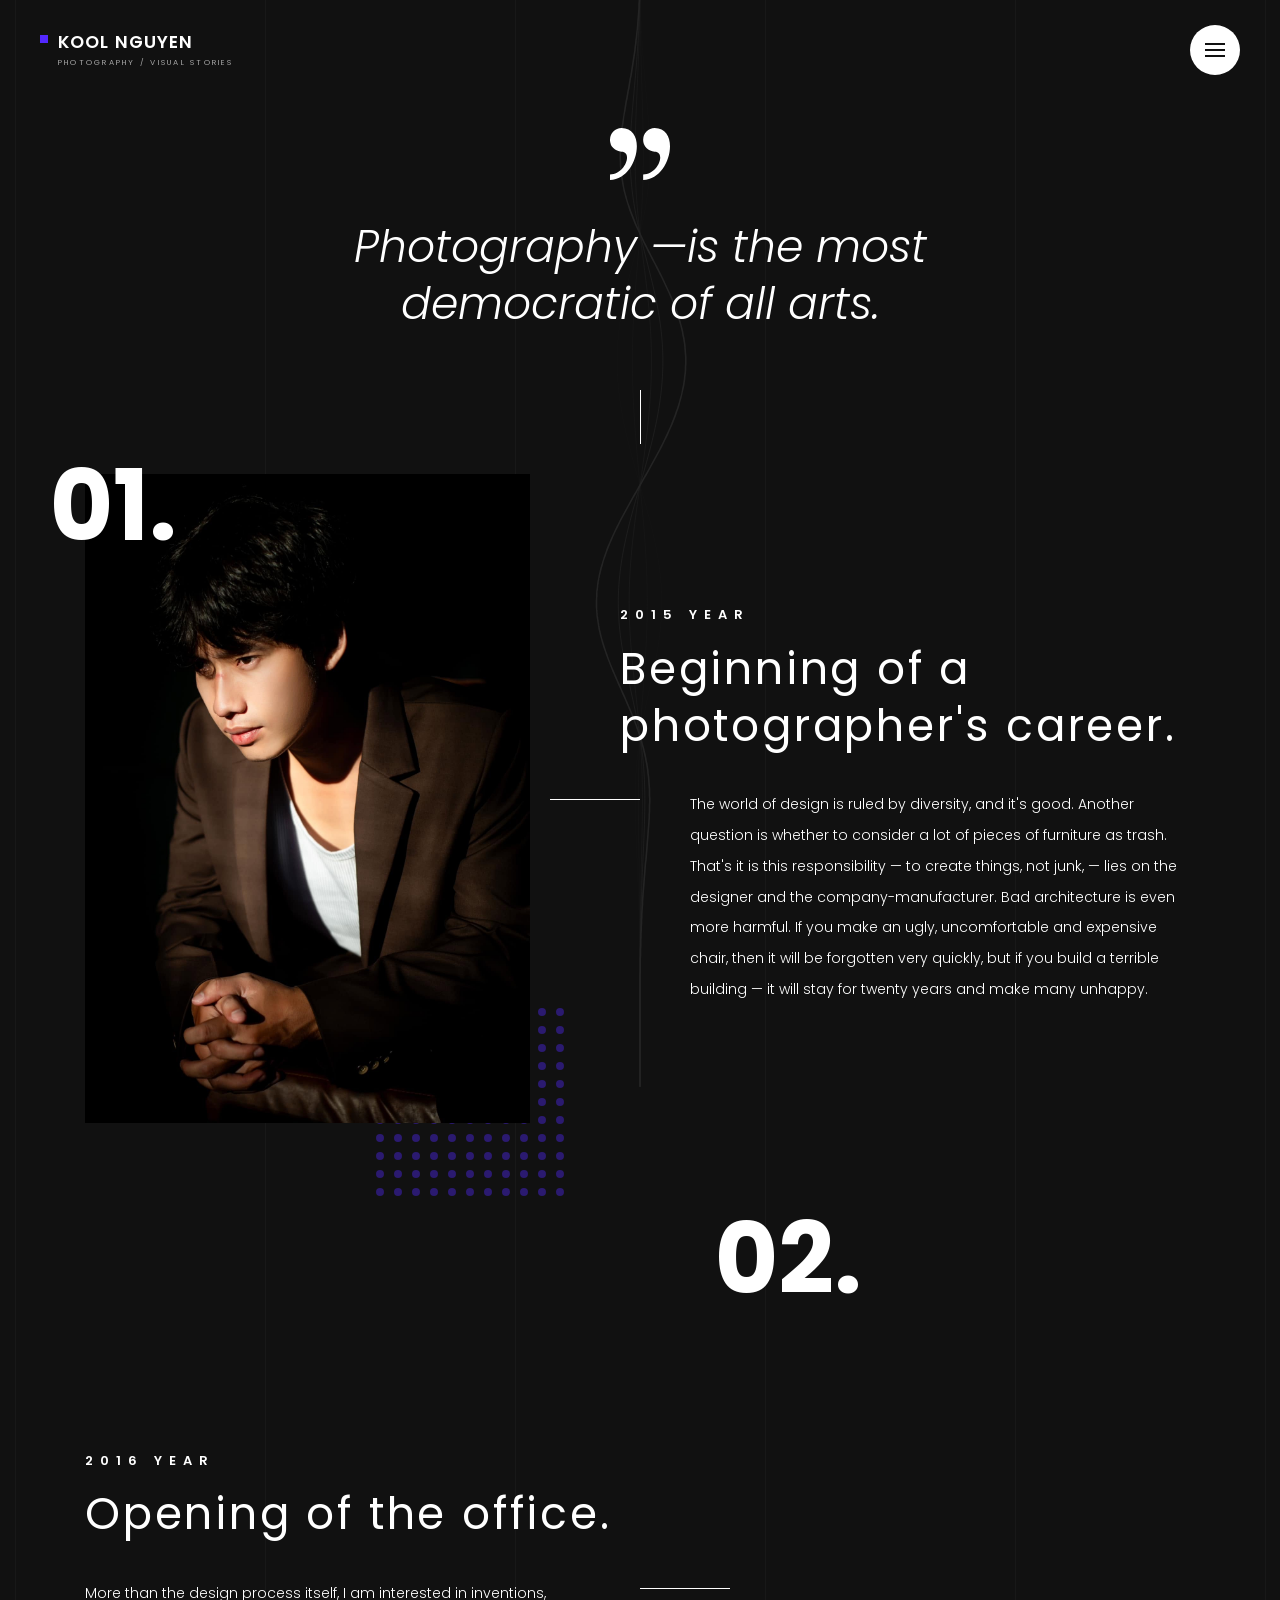
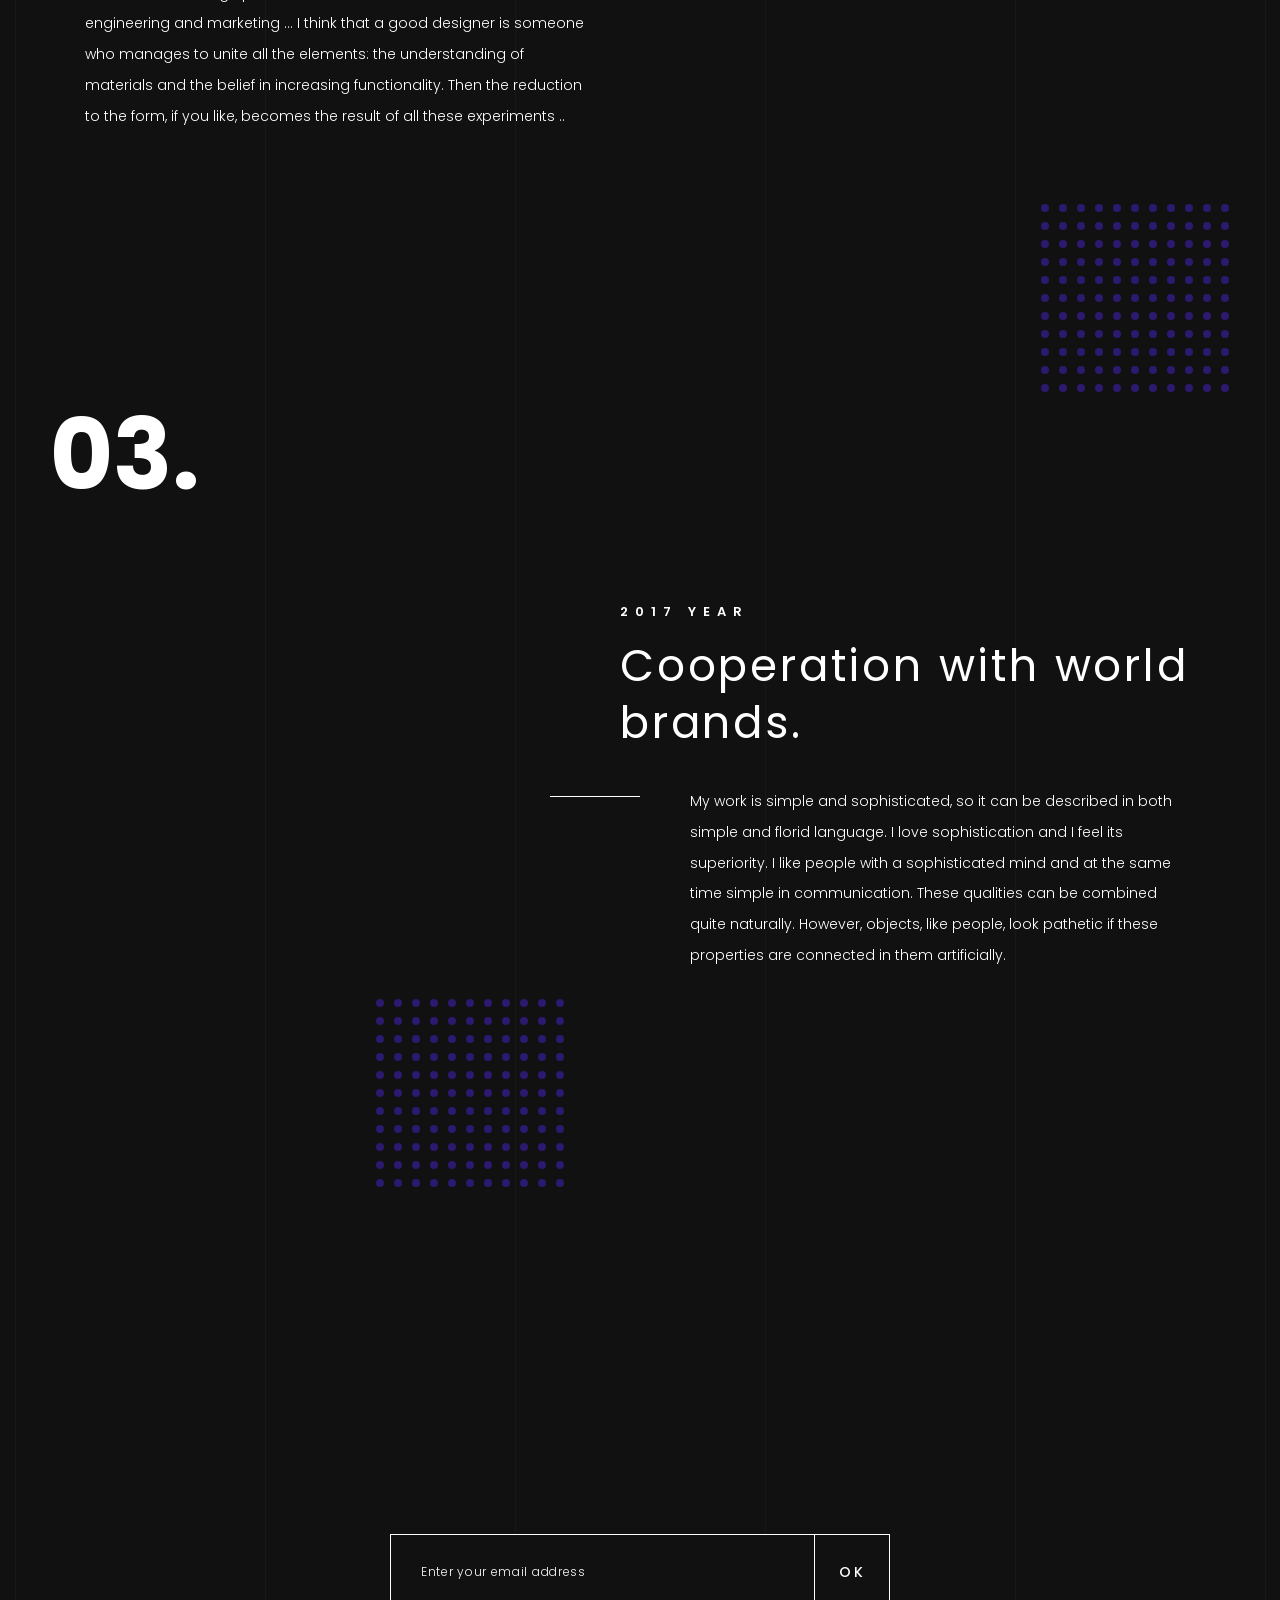
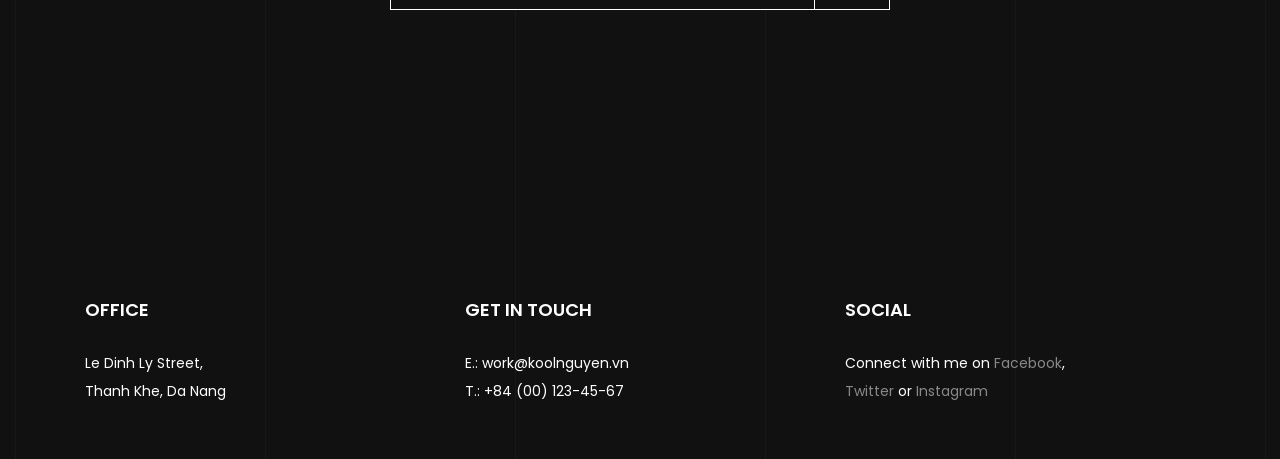
==== commit 2881f4c2: "update" ====
--- a/about.html
+++ b/about.html
@@ -1,18 +1,16 @@
 <!DOCTYPE html>
 <html lang="en">
 
-
-<!-- Mirrored from netgon.net/artstyles/oliver/new/dark/about.html by HTTrack Website Copier/3.x [XR&CO'2014], Wed, 23 Sep 2026 03:16:01 GMT -->
 <head>
-    <meta charset="utf-8" />
-    <title>Oliver – Photography & Personal Blog — About Us</title>
+	<meta charset="utf-8" />
+	<title>Kool Nguyen – Photography / Visual stories</title>
 
 	<!-- Meta Data -->
 	<meta http-equiv="X-UA-Compatible" content="IE=edge">
 	<meta name="viewport" content="width=device-width, initial-scale=1">
-    <meta name="author" content="ArtStyles Brand (ArtTemplate, ArtIcons)" />
-    <meta name="keywords" content="" />
-    <meta name="description" content="" />
+	<meta name="author" content="ArtStyles Brand (ArtTemplate, ArtIcons)" />
+	<meta name="keywords" content="" />
+	<meta name="description" content="" />
 
 	<!-- Favicons -->
 	<link rel="apple-touch-icon" sizes="144x144" href="images/favicons/apple-touch-icon-144x144.png">
@@ -21,33 +19,34 @@
 	<link rel="apple-touch-icon" sizes="57x57" href="images/favicons/apple-touch-icon-57x57.png">
 	<link rel="shortcut icon" href="images/favicons/favicon.png" type="image/png">
 
-    <!-- Styles -->
-	<link rel="stylesheet" type="text/css" href="style/style.css"/>
+	<!-- Styles -->
+	<link rel="stylesheet" type="text/css" href="style/style.css" />
 
 	<!-- Modernizr -->
 	<script src="js/modernizr.custom.js" type="text/javascript"></script>
-	
+
 </head>
 <body>
     <div class="loading animated">
-	    <div class="loading-wrap animated bounceInLeft">
-		    <img class="logotype animated infinite bounceIn" src="images/logotype.svg" alt="e.Oliver">
-	    </div>
+		<div class="loading-wrap animated bounceInLeft">
+			<span class="logotype animated infinite bounceIn">Kool Nguyen</span>
+			<span class="loading-tagline">Photography / Visual stories</span>
+		</div>
 	</div>
-	
-    <!-- Header -->
+
+	<!-- Header -->
 	<nav class="navbar animated slideInDown">
-        <div class="navbar-left">
-            <a href="index.html">
-                <img class="logotype" src="images/logotype.svg" alt="e.Oliver">
+		<div class="navbar-left">
+			<a href="index.html" class="navbar-brand " title="Kool Nguyen – Photography / Visual stories">
+				<span class="brand-name">Kool Nguyen</span>
+				<span class="brand-tagline">Photography / Visual stories</span>
 			</a>
-        </div>
+		</div>
 		<div id="open-overlay-nav" class="hamburger">
-            <span class="hamburger__line"></span>
-            <span class="hamburger__line"></span>
-            <span class="hamburger__line"></span>
-			<span class="hamburger__text">Menu</span>
-        </div>
+			<span class="hamburger__line"></span>
+			<span class="hamburger__line"></span>
+			<span class="hamburger__line"></span>
+		</div>
 	</nav>
 	<!-- /Header -->
 
@@ -56,7 +55,7 @@
     	<div class="container">
             <div class="row justify-content-center">
 			    <div class="col-12 col-lg-9 section__header-wrap section__quote">
-				    <h2 class="title title__h2 title_center title_light title_vertical-line-bottom">
+				    <h2 class="title title__h2 title_center title_light title_vertical-line-bottom" data-i18n="about.quote">
 					    Photography —is the most democratic of all arts.
 					</h2>
 				</div>
@@ -74,9 +73,9 @@
 				</div>
 			    <div class="col-12 col-lg-7">
 				    <div class="col-about__describe col-about__describe_right">
-				        <h6 class="title__h6 title__overhead">2015 year</h6>
-				        <h2 class="title title__h2 title__section title_normal">Beginning of a photographer's career.</h2>
-				        <p class="block-description">The world of design is ruled by diversity, and it's good. Another question is whether to consider a lot of pieces of furniture as trash. That's it is this responsibility — to create things, not junk, — lies on the designer and the company-manufacturer. Bad architecture is even more harmful.
+				        <h6 class="title__h6 title__overhead" data-i18n="about.year2015">2015 year</h6>
+				        <h2 class="title title__h2 title__section title_normal" data-i18n="about.title2015">Beginning of a photographer's career.</h2>
+				        <p class="block-description" data-i18n="about.text2015">The world of design is ruled by diversity, and it's good. Another question is whether to consider a lot of pieces of furniture as trash. That's it is this responsibility — to create things, not junk, — lies on the designer and the company-manufacturer. Bad architecture is even more harmful.
                         If you make an ugly, uncomfortable and expensive chair, then it will be forgotten very quickly, but if you build a terrible building — it will stay for twenty years and make many unhappy.</p>
 				    </div>
 				</div>
@@ -87,9 +86,9 @@
             <div class="row row-flex os">
 			    <div class="col-12 col-lg-7 order-2 order-lg-1">
 				    <div class="col-about__describe col-about__describe_left">
-				        <h6 class="title__h6 title__overhead">2016 year</h6>
-				        <h2 class="title title__h2 title__section title_normal">Opening of the office.</h2>
-				        <p class="block-description">More than the design process itself, I am interested in inventions, engineering and marketing ... I think that a good designer is someone who manages to unite all the elements: the understanding of materials and the belief in increasing functionality. Then the reduction to the form, if you like, becomes the result of all these experiments ..</p>
+				        <h6 class="title__h6 title__overhead" data-i18n="about.year2016">2016 year</h6>
+				        <h2 class="title title__h2 title__section title_normal" data-i18n="about.title2016">Opening of the office.</h2>
+				        <p class="block-description" data-i18n="about.text2016">More than the design process itself, I am interested in inventions, engineering and marketing ... I think that a good designer is someone who manages to unite all the elements: the understanding of materials and the belief in increasing functionality. Then the reduction to the form, if you like, becomes the result of all these experiments ..</p>
 				    </div>
 				</div>
 			    <div class="col-sm-auto col-lg-5 order-1 order-lg-2">
@@ -111,9 +110,9 @@
 				</div>
 			    <div class="col-12 col-lg-7">
 				    <div class="col-about__describe col-about__describe_right">
-				        <h6 class="title__h6 title__overhead">2017 year</h6>
-				        <h2 class="title title__h2 title__section title_normal">Cooperation with world brands.</h2>
-				        <p class="block-description">My work is simple and sophisticated, so it can be described in both simple and florid language. I love sophistication and I feel its superiority. I like people with a sophisticated mind and at the same time simple in communication. These qualities can be combined quite naturally. However, objects, like people, look pathetic if these properties are connected in them artificially.</p>
+				        <h6 class="title__h6 title__overhead" data-i18n="about.year2017">2017 year</h6>
+				        <h2 class="title title__h2 title__section title_normal" data-i18n="about.title2017">Cooperation with world brands.</h2>
+				        <p class="block-description" data-i18n="about.text2017">My work is simple and sophisticated, so it can be described in both simple and florid language. I love sophistication and I feel its superiority. I like people with a sophisticated mind and at the same time simple in communication. These qualities can be combined quite naturally. However, objects, like people, look pathetic if these properties are connected in them artificially.</p>
 				    </div>
 				</div>
 			</div>
@@ -121,75 +120,20 @@
 		</div>
 	</section>
     <!-- /History -->
-
-	<!-- Information -->
-	<section class="section section_no-space-top">
-        <div class="container">
-		    <div class="row os">
-			    <div class="col-md-6 col-lg-4">
-					<h3 class="title title__h5 title_list">Experience.</h3>
-				    <ul class="list-info list-unstyled">
-					    <li><strong>Photo Agency Shutter</strong></li>
-						<li>Photographer-intern 2016–2017</li>
-				    </ul>
-				    <ul class="list-info list-unstyled">
-					    <li><strong>Studio e.Oliver</strong></li>
-						<li>Photographer-retoucher 2017–Present</li>
-				    </ul>
-				</div>
-			    <div class="col-md-6 col-lg-4">
-					<h3 class="title title__h5 title_list">Education.</h3>
-				    <ul class="list-info list-unstyled">
-					    <li><strong>Photography School</strong></li>
-						<li>New York Film Academy 2010–2012</li>
-				    </ul>
-				    <ul class="list-info list-unstyled">
-					    <li><strong>Photography Universities</strong></li>
-						<li>Bloomfield Hills, MI 2013–2015</li>
-				    </ul>
-				</div>
-			    <div class="col-md-6 col-lg-4">
-					<h3 class="title title__h5 title_list">Equipment.</h3>
-				    <ul class="list-info list-unstyled">
-					    <li><strong>Digital cameras</strong></li>
-						<li>Canon EOS 5D Mark IV Sony Alpha A7R II</li>
-				    </ul>
-				    <ul class="list-info list-unstyled">
-					    <li><strong>Video camera</strong></li>
-						<li>Sony AX53 4K Handycam 4K 24p Cinema/60p</li>
-				    </ul>
-				</div>
-			</div>
-		</div>
-	</section>
-    <!-- /Information -->
-
-	<!-- Video -->
-	<section class="section section-video">
-        <video class="video-hero" controls poster="img/video-cover.jpg">
-            <source src="img/video.mp4" type="video/mp4">
-        </video>
-        <div class="video-controls">
-            <button data-media="play-pause"></button>
-            <button data-media="mute-unmute"></button>
-        </div>
-
-	</section>
-    <!-- /Video -->
 	
 	<!-- Newsletter -->
 	<section class="section section-newsletter">
 	    <div class="container">
 		    <div class="row justify-content-center">
 			    <div class="col-12 col-lg-9 section__header-wrap">
-			      <h2 class="title title__h2 title_center title_normal"><span class="reveal reveal_gray">Sign up for our newsletter to receive special offers.</span></h2>
+				      <h2 class="title title__h2 title_center title_normal"><span class="reveal reveal_gray" data-i18n="newsletter.title">Sign up for our newsletter to receive special offers.</span></h2>
 				</div>
 			</div>
 			
 			<div class="form-group">
 				<form class="subscribe-form" data-toggle="validator">
 				    <div class="subscribe-form__inner">
-					    <input type="email" class="form-control _big email_valid" placeholder="Enter your email address" required data-error="Please, enter your email.">
+					    <input type="email" class="form-control _big email_valid" data-i18n-placeholder="newsletter.placeholder" placeholder="Enter your email address" required data-error="Please, enter your email.">
 					    <button type="submit" class="btn-subscribe">OK</button>
 					</div>
 					<div id="validator-subscribe" class="hidden"></div>
@@ -200,83 +144,77 @@
 	<!-- /Newsletter -->
 	
 	<footer class="footer">
-	    <div class="container">
-		    <div class="row">
-			    <div class="col-md-6 col-lg-4">
-				    <h5 class="title title__h6 text_uppercase">Office</h5>
-				    <ul class="footer__contacts list-unstyled">
-					    <li>756 Livingston Street,<br/>Brooklyn, NY 11201</li>
-				    </ul>
-				</div>
-			    <div class="col-md-6 col-lg-4">
-				    <h5 class="title title__h6 text_uppercase">Get in touch</h5>
-				    <ul class="footer__contacts list-unstyled">
-					    <li>E.: work@e.oliver.com</li>
-                        <li>T.: +1 (00) 123-45-67</li>
-				    </ul>
-				</div>
-			    <div class="col-md-6 col-lg-4">
-				    <h5 class="title title__h6 text_uppercase">Social</h5>
-				    <ul class="footer__contacts list-unstyled">
-					    <li>Connect with me on <a class="link_decoration" href="#">facebook</a>,<br/><a class="link_decoration" href="#">twitter</a> or <a class="link_decoration" href="#">instagrem</a></li>
-				    </ul>
+		<div class="container">
+			<div class="row">
+				<div class="col-md-6 col-lg-4">
+					<h5 class="title title__h6 text_uppercase" data-i18n="footer.office">Office</h5>
+					<ul class="footer__contacts list-unstyled">
+						<li>Le Dinh Ly Street,<br />Thanh Khe, Da Nang</li>
+					</ul>
+				</div>
+				<div class="col-md-6 col-lg-4">
+					<h5 class="title title__h6 text_uppercase" data-i18n="footer.contact">Get in touch</h5>
+					<ul class="footer__contacts list-unstyled">
+						<li>E.: work@koolnguyen.vn</li>
+						<li>T.: +84 (00) 123-45-67</li>
+					</ul>
+				</div>
+				<div class="col-md-6 col-lg-4">
+					<h5 class="title title__h6 text_uppercase" data-i18n="footer.social">Social</h5>
+					<ul class="footer__contacts list-unstyled">
+						<li><span data-i18n="footer.connect">Connect with me on</span> <a class="link_decoration" href="#">Facebook</a>,<br /><a
+								class="link_decoration" href="#">Twitter</a> or <a class="link_decoration"
+								href="#">Instagram</a></li>
+					</ul>
 				</div>
 			</div>
 		</div>
 	</footer>
-
-	<div id="wave"></div>
 
 	<!-- Overlay Menu -->
 	<div class="popup popup__menu">
-	    <div class="popup-inner">
-            <div class="dl-menu__wrap dl-menuwrapper">
-                <ul class="dl-menu dl-menuopen">
-					<li>
-					    <a href="#">Home <i class="fa fa-angle-down" aria-hidden="true"></i></a>
-					    <ul class="dl-submenu">
-						    <li><a href="index.html">Homepage v1</a></li>
-						    <li><a href="index_onescreen.html">Homepage v2</a></li>
-					    </ul>
-				    </li>
-				    <li><a href="about.html">About Me</a></li>
-					<li>
-					    <a href="#">Works <i class="fa fa-angle-down" aria-hidden="true"></i></a>
-					    <ul class="dl-submenu">
-						    <li><a href="gallery.html">Gallery Fixed</a></li>
-						    <li><a href="gallery_fully.html">Gallery Fully</a></li>
-					    </ul>
-				    </li>
-					<li>
-					    <a href="#">Journal <i class="fa fa-angle-down" aria-hidden="true"></i></a>
-					    <ul class="dl-submenu">
-						    <li><a href="blog.html">Journal</a></li>
-						    <li><a href="blog_single_image.html">Single Image</a></li>
-						    <li><a href="blog_single_video.html">Single Video</a></li>
-					    </ul>
-				    </li>
-				    <li><a href="contact.html">Contact</a></li>
-				    <li>
-					    <a href="#">More <i class="fa fa-angle-down" aria-hidden="true"></i></a>
-					    <ul class="dl-submenu">
-						    <li><a href="about_onescreen.html">About Onescreen</a></li>
-							<li><a href="coming_soon.html">Coming Soon</a></li>
-						    <li><a href="page_error.html">Page Error</a></li>
-							<li><a href="page_error_v2.html">Page Error v2</a></li>
-						    <li><a href="nav_v2.html">Menu v2</a></li>
-					    </ul>
-				    </li>
-			    </ul>
-		    </div>
-	    </div>
+		<div class="popup-inner">
+			<div class="dl-menu__wrap dl-menuwrapper">
+				<ul class="dl-menu dl-menuopen">
+					<li>
+						<a href="index.html" data-i18n="menu.home">Home</a>
+					</li>
+					<li><a href="about.html" data-i18n="menu.about">About Me</a></li>
+					<li>
+						<a href="gallery.html" data-i18n="menu.works">Works</a>
+					</li>
+					<li>
+						<a href="blog.html" data-i18n="menu.blog">Blog</a>
+					</li>
+					<li><a href="contact.html" data-i18n="menu.contact">Contact</a></li>
+					<li>
+						<button class="theme-toggle theme-toggle-menu" type="button" aria-label="Switch to light theme" aria-pressed="false">
+							<i class="theme-toggle__icon theme-toggle__icon_sun fa fa-sun-o" aria-hidden="true"></i>
+							<i class="theme-toggle__icon theme-toggle__icon_moon fa fa-moon-o" aria-hidden="true"></i>
+							<span class="theme-toggle__label">Light Mode</span>
+						</button>
+					</li>
+					<li>
+						<button class="language-toggle" id="language-toggle" type="button" aria-label="Switch to Vietnamese" aria-pressed="false">
+							<span class="language-toggle__option language-toggle__option_en">EN</span>
+							<span class="language-toggle__option language-toggle__option_vi">VI</span>
+						</button>
+					</li>
+				</ul>
+			</div>
+		</div>
 	</div>
 	<!-- /Overlay Menu -->
+	 
+	
+	<div id="wave"></div>
 	
 	<!-- JavaScripts -->
 	<script src="js/jquery-3.1.1.min.js" type="text/javascript"></script>
 	<script src="js/plugins.js" type="text/javascript"></script>
 	<script src="js/siriwave.js" type="text/javascript"></script>
 	<script src="js/common.js" type="text/javascript"></script>
+	<script src="js/about.js" type="text/javascript"></script>
 
 </body>
 
--- a/style/style.css
+++ b/style/style.css
@@ -382,6 +382,7 @@
   width: 40%;
   transition: all 0.6s cubic-bezier(0.7, 0, 0.3, 1);
 }
+
 .btn-link:hover {
   color: inherit;
   text-decoration: none;
@@ -394,6 +395,9 @@
   float: right;
 }
 
+.light-theme .btn-link::after {
+    background: #1b1b1b;
+}
 @keyframes anim-ripple {
   0% {
     opacity: 0;
@@ -566,8 +570,6 @@
 .works-filter-wrap {
   margin-top: -18px;
   margin-bottom: 48px;
-}
-.works-filter {
 }
 @media only screen and (max-width: 580px) {
   .works-filter-wrap {
@@ -934,6 +936,109 @@
   position: absolute;
   top: 5px;
   width: 8px;
+}
+.language-toggle {
+  align-items: center;
+  background: none;
+  border: 1px solid #ffffff;
+  border-radius: 40px;
+  box-sizing: border-box;
+  cursor: pointer;
+  display: inline-flex;
+  font-family: "Poppins", sans-serif;
+  font-size: .78rem;
+  font-weight: 600;
+  height: 39px;
+  justify-content: space-between;
+  letter-spacing: 0;
+  overflow: hidden;
+  padding: 0;
+  text-transform: uppercase;
+  width: 83px;
+  position: relative;
+}
+.language-toggle::before {
+  background: #ffffff;
+  border-radius: 34px;
+  content: '';
+  height: 33px;
+  left: 2px;
+  position: absolute;
+  top: 2px;
+  transform: translateX(0);
+  transition: transform .3s ease;
+  width: 38px;
+  z-index: 0;
+}
+.language-toggle.is-vietnamese::before {
+  transform: translateX(100%);
+}
+.language-toggle__option {
+  align-items: center;
+  color: #ffffff;
+  display: inline-flex;
+  height: 34px;
+  justify-content: center;
+  position: relative;
+  transition: color .3s ease;
+  width: 50%;
+  z-index: 1;
+}
+.language-toggle:not(.is-vietnamese) .language-toggle__option_en,
+.language-toggle.is-vietnamese .language-toggle__option_vi {
+  color: #1b1b1b;
+}
+.light-theme .language-toggle {
+    border: 1px solid #1b1b1b;
+}
+
+.light-theme .language-toggle__option {
+    color: #1b1b1b;
+}
+
+.light-theme .language-toggle:not(.is-vietnamese) .language-toggle__option_en, .light-theme .language-toggle.is-vietnamese .language-toggle__option_vi {
+    color: #fff;
+}
+
+.light-theme .language-toggle::before {
+    background: #1b1b1b;
+}
+
+.theme-toggle {
+  align-items: center;
+  background: transparent;
+  border: 1px solid rgba(255, 255, 255, .4);
+  border-radius: 30px;
+  color: #fff;
+  cursor: pointer;
+  display: inline-flex;
+  font-family: "Poppins", sans-serif;
+  font-size: .68rem;
+  font-weight: 600;
+  gap: 8px;
+  letter-spacing: .12rem;
+  padding: 8px 13px;
+  position: absolute;
+  right: 110px;
+  top: 27px;
+  text-transform: uppercase;
+  transition: all .3s ease;
+}
+.theme-toggle-menu {
+  position: relative;
+  right: auto;
+  top: auto;
+}
+.theme-toggle:hover {
+  border-color: #5328fe;
+  color: #5328fe;
+}
+.theme-toggle__icon {
+  font-size: .95rem;
+  line-height: 1;
+}
+.theme-toggle__icon_moon {
+  display: none;
 }
 .brand-name {
   color: #fff;
@@ -2034,6 +2139,9 @@
   white-space: nowrap;
   z-index: -1;
 }
+.light-theme .text-decoration {
+    color: rgb(0 0 0 / 3%);
+}
 .text-decoration_bottom {
   top: auto;
   bottom: 0;
@@ -2498,6 +2606,9 @@
   width: 180px;
   z-index: -1;
 }
+.light-theme .client-carousel-item .item__block-author::after {
+  background-color: #f8f8f8;
+}
 @media only screen and (max-width: 991px) {
   .client-carousel-item .item__block-author {
     height: 360px;
@@ -2521,6 +2632,14 @@
   overflow: hidden;
   position: relative;
   width: 228px;
+}
+
+.light-theme .client-carousel-item .item__block-author {
+    background: #fff;
+}
+
+.light-theme .client-carousel-item .item__block-image {
+    background: #fff;
 }
 .client-carousel-item .item__block-image img {
   max-width: 100%;
@@ -2829,6 +2948,9 @@
 .swiper-control .swiper-button-next:hover {
   opacity: .5;
 }
+.light-theme .swiper-control .swiper-button-prev::after, .light-theme .swiper-control .swiper-button-next::after {
+    background: #1b1b1b;
+}
 @media only screen and (max-width: 580px) {
   .swiper-control .swiper-button-prev::after,
   .swiper-control .swiper-button-next::after {
@@ -2977,7 +3099,9 @@
   font-size: 1.4rem;
   letter-spacing: .2rem;
 }
-
+.light-theme .pricing-grid .swiper-wrapper .swiper-slide h4, .light-theme .pricing-grid .swiper-wrapper .swiper-slide {
+    color: #fff;
+}
 /* -----------------------------------------------------------------
     - Brands logos
 ----------------------------------------------------------------- */
@@ -3056,7 +3180,10 @@
   width: 76px;
   z-index: 2;
 }
-
+.light-theme .subscribe-form__inner .btn-subscribe {
+    color: #1b1b1b;
+    border-left-color: #1b1b1b;
+}
 /* -----------------------------------------------------------------
     - Section History
 ----------------------------------------------------------------- */
@@ -4333,7 +4460,7 @@
     margin-bottom: 14px;
   }
 }
-.footer::before {
+/* .footer::before {
   content: '';
   position: absolute;
   top: 0;
@@ -4341,7 +4468,7 @@
   background-color: #fff;
   height: 1px;
   width: 110px;
-}
+} */
 .footer__contacts {
   line-height: 2;
 }
@@ -4683,6 +4810,130 @@
     transform-origin: 50% 100% 0px;
   }
 }
+
+/* Light theme */
+.light-theme body {
+  background-color: #f3f1ed;
+  background-image: url(../images/line-maker.svg);
+  color: #1b1b1b;
+}
+.light-theme .navbar {
+  background-color: transparent;
+  color: #1b1b1b;
+}
+.light-theme .navbar.affix,
+.light-theme .navbar::before {
+  background-color: rgba(243, 241, 237, .94);
+}
+.light-theme .brand-name,
+.light-theme .title__h1,
+.light-theme .title__h2,
+.light-theme .title__h3,
+.light-theme .title__h4,
+.light-theme .title__h5,
+.light-theme .title__h6,
+.light-theme .title,
+.light-theme .section__subtitle,
+.light-theme .block-quote,
+.light-theme .footer,
+.light-theme .theme-toggle,
+.light-theme .hamburger__text,
+.light-theme .link_decoration,
+.light-theme .dl-menu__wrap ul li a {
+  color: #1b1b1b;
+}
+.light-theme .brand-tagline,
+.light-theme .loading-tagline {
+  color: rgba(27, 27, 27, .58);
+}
+.light-theme .theme-toggle {
+  border-color: rgba(27, 27, 27, .35);
+}
+.light-theme .theme-toggle__icon_sun {
+  display: none;
+}
+.light-theme .theme-toggle__icon_moon {
+  display: inline-block;
+}
+.light-theme .hamburger {
+  background-color: #1b1b1b;
+  box-shadow: 0 0 0 0px #1b1b1b;
+}
+.light-theme .hamburger:hover {
+  box-shadow: 0 0 0 3px #1b1b1b;
+}
+.light-theme .hamburger__line {
+  background-color: #f3f1ed;
+}
+.light-theme .hero::before {
+  background: rgba(243, 241, 237, .66);
+}
+.light-theme .hero {
+  color: #1b1b1b;
+}
+.light-theme .hero__title_line::before,
+.light-theme .title_horizontal-line::before,
+.light-theme .title_vertical-line-top::before,
+.light-theme .title_vertical-line-bottom::before {
+  background-color: #1b1b1b;
+}
+.light-theme .hero .next__arrow::after {
+  border-top-color: #1b1b1b;
+}
+.light-theme .section-counters,
+.light-theme .section-newsletter,
+.light-theme .footer {
+  color: #1b1b1b;
+}
+.light-theme input[type='text'],
+.light-theme input[type='email'],
+.light-theme input[type='password'],
+.light-theme textarea,
+.light-theme textarea.form-control {
+  background-color: #f3f1ed;
+  border-color: #1b1b1b;
+  color: #1b1b1b;
+}
+.light-theme .form-control::placeholder {
+  color: #1b1b1b;
+}
+.light-theme .popup,
+.light-theme .popup.popup__menu,
+.light-theme .loading {
+  background-color: #f3f1ed;
+  color: #1b1b1b;
+}
+.light-theme .popup.popup__menu {
+  background-image: url(../images/line-maker.svg);
+}
+.light-theme .loading::before {
+  background: #e6e2dc;
+}
+.light-theme .loading::after {
+  background: #ebe8e2;
+}
+.light-theme .loading-wrap .logotype {
+  color: #1b1b1b;
+}
+.light-theme .filter-categories__item a,
+.light-theme .filter__link,
+.light-theme .select .placeholder,
+.light-theme .btn-link,
+.light-theme .btn {
+  color: #1b1b1b;
+}
+.light-theme .filter-categories__item,
+.light-theme .filter__link:hover,
+.light-theme .select .placeholder,
+.light-theme .btn-link,
+.light-theme .btn:hover {
+  color: #fff;
+}
+.light-theme .select,
+.light-theme .select ul {
+  background-color: #f3f1ed;
+  border-color: #1b1b1b;
+}
 @media screen and (max-width: 580px) {
   .skrollable {
     transform: none !important;
